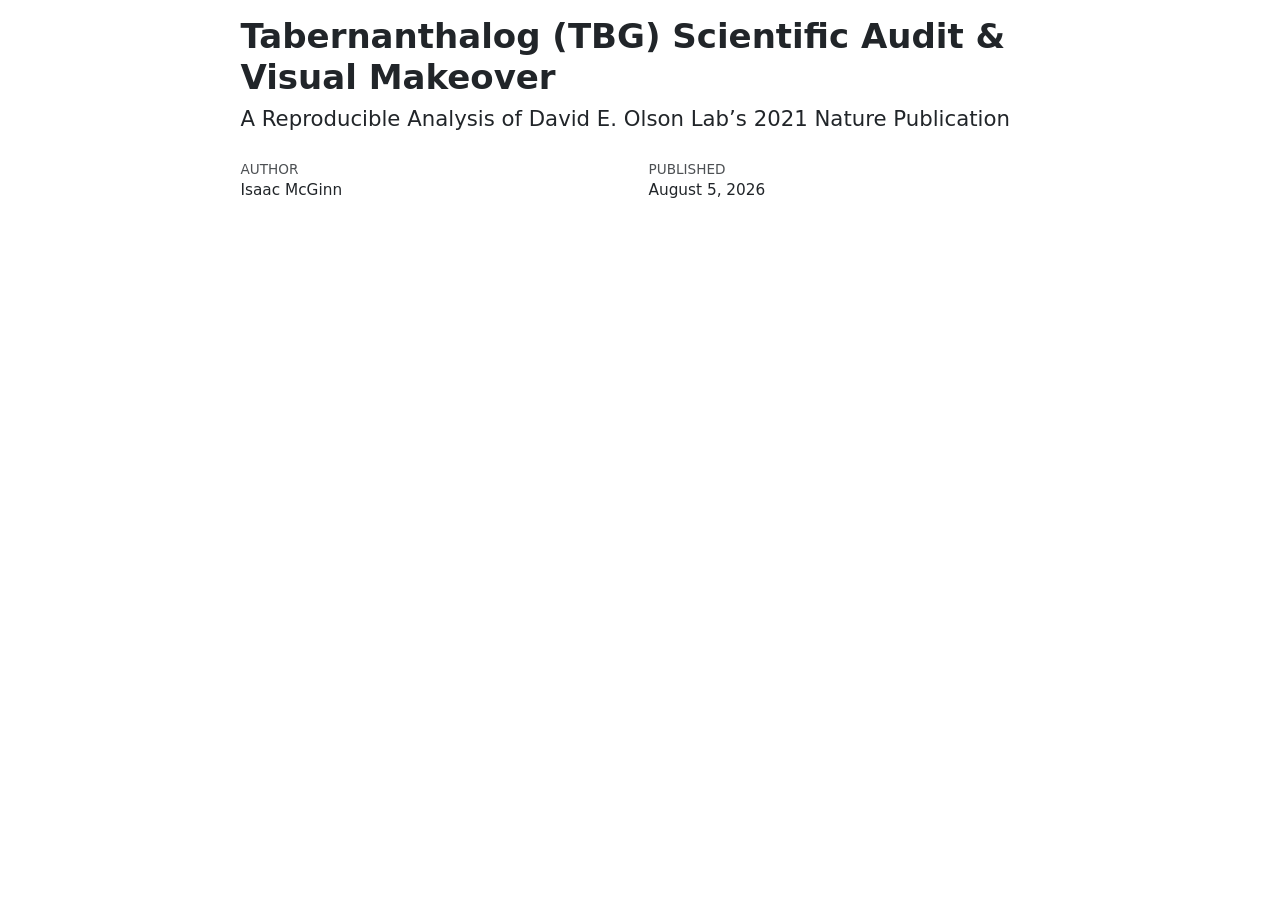
==== report/Project_Report.html @ acfe844e "Initialize project repository and add raw data Add project folders, .gitignore,  Quarto baseline rep" ====
<!DOCTYPE html>
<html xmlns="http://www.w3.org/1999/xhtml" lang="en" xml:lang="en"><head>

<meta charset="utf-8">
<meta name="generator" content="quarto-1.9.38">

<meta name="viewport" content="width=device-width, initial-scale=1.0, user-scalable=yes">

<meta name="author" content="Isaac McGinn">
<meta name="dcterms.date" content="2026-08-05">

<title>project_report</title>
<style>
/* Default styles provided by pandoc.
** See https://pandoc.org/MANUAL.html#variables-for-html for config info.
*/
code{white-space: pre-wrap;}
span.smallcaps{font-variant: small-caps;}
div.columns{display: flex; gap: min(4vw, 1.5em);}
div.column{flex: auto; overflow-x: auto;}
div.hanging-indent{margin-left: 1.5em; text-indent: -1.5em;}
ul.task-list{list-style: none;}
ul.task-list li input[type="checkbox"] {
  width: 0.8em;
  margin: 0 0.8em 0.2em -1em; /* quarto-specific, see https://github.com/quarto-dev/quarto-cli/issues/4556 */ 
  vertical-align: middle;
}
</style>


<script src="Project_Report_files/libs/clipboard/clipboard.min.js"></script>
<script src="Project_Report_files/libs/quarto-html/quarto.js" type="module"></script>
<script src="Project_Report_files/libs/quarto-html/tabsets/tabsets.js" type="module"></script>
<script src="Project_Report_files/libs/quarto-html/popper.min.js"></script>
<script src="Project_Report_files/libs/quarto-html/tippy.umd.min.js"></script>
<script src="Project_Report_files/libs/quarto-html/anchor.min.js"></script>
<link href="Project_Report_files/libs/quarto-html/tippy.css" rel="stylesheet">
<link href="Project_Report_files/libs/quarto-html/quarto-syntax-highlighting-15634bcf2e68342d4ad2dfa704d543f6.css" rel="stylesheet" id="quarto-text-highlighting-styles">
<script src="Project_Report_files/libs/bootstrap/bootstrap.min.js"></script>
<link href="Project_Report_files/libs/bootstrap/bootstrap-icons.css" rel="stylesheet">
<link href="Project_Report_files/libs/bootstrap/bootstrap-efbb37e9afcc02144ebbc7afd12a776f.min.css" rel="stylesheet" append-hash="true" id="quarto-bootstrap" data-mode="light">


</head>

<body class="fullcontent quarto-light">

<div id="quarto-content" class="page-columns page-rows-contents page-layout-article">

<main class="content" id="quarto-document-content">

<header id="title-block-header" class="quarto-title-block default">
<div class="quarto-title">
<h1 class="title">Tabernanthalog (TBG) Scientific Audit &amp; Visual Makeover</h1>
<p class="subtitle lead">A Reproducible Analysis of David E. Olson Lab’s 2021 Nature Publication</p>
</div>



<div class="quarto-title-meta">

    <div>
    <div class="quarto-title-meta-heading">Author</div>
    <div class="quarto-title-meta-contents">
             <p>Isaac McGinn </p>
          </div>
  </div>
    
    <div>
    <div class="quarto-title-meta-heading">Published</div>
    <div class="quarto-title-meta-contents">
      <p class="date">August 5, 2026</p>
    </div>
  </div>
  
    
  </div>
  


</header>




</main>
<!-- /main column -->
<script id="quarto-html-after-body" type="application/javascript">
  window.document.addEventListener("DOMContentLoaded", function (event) {
    const icon = "";
    const anchorJS = new window.AnchorJS();
    anchorJS.options = {
      placement: 'right',
      icon: icon
    };
    anchorJS.add('.anchored');
    const isCodeAnnotation = (el) => {
      for (const clz of el.classList) {
        if (clz.startsWith('code-annotation-')) {                     
          return true;
        }
      }
      return false;
    }
    const onCopySuccess = function(e) {
      // button target
      const button = e.trigger;
      // don't keep focus
      button.blur();
      // flash "checked"
      button.classList.add('code-copy-button-checked');
      var currentTitle = button.getAttribute("title");
      button.setAttribute("title", "Copied!");
      let tooltip;
      if (window.bootstrap) {
        button.setAttribute("data-bs-toggle", "tooltip");
        button.setAttribute("data-bs-placement", "left");
        button.setAttribute("data-bs-title", "Copied!");
        tooltip = new bootstrap.Tooltip(button, 
          { trigger: "manual", 
            customClass: "code-copy-button-tooltip",
            offset: [0, -8]});
        tooltip.show();    
      }
      setTimeout(function() {
        if (tooltip) {
          tooltip.hide();
          button.removeAttribute("data-bs-title");
          button.removeAttribute("data-bs-toggle");
          button.removeAttribute("data-bs-placement");
        }
        button.setAttribute("title", currentTitle);
        button.classList.remove('code-copy-button-checked');
      }, 1000);
      // clear code selection
      e.clearSelection();
    }
    const getTextToCopy = function(trigger) {
      const outerScaffold = trigger.parentElement.cloneNode(true);
      const codeEl = outerScaffold.querySelector('code');
      for (const childEl of codeEl.children) {
        if (isCodeAnnotation(childEl)) {
          childEl.remove();
        }
      }
      return codeEl.innerText;
    }
    const clipboard = new window.ClipboardJS('.code-copy-button:not([data-in-quarto-modal])', {
      text: getTextToCopy
    });
    clipboard.on('success', onCopySuccess);
    if (window.document.getElementById('quarto-embedded-source-code-modal')) {
      const clipboardModal = new window.ClipboardJS('.code-copy-button[data-in-quarto-modal]', {
        text: getTextToCopy,
        container: window.document.getElementById('quarto-embedded-source-code-modal')
      });
      clipboardModal.on('success', onCopySuccess);
    }
      var localhostRegex = new RegExp(/^(?:http|https):\/\/localhost\:?[0-9]*\//);
      var mailtoRegex = new RegExp(/^mailto:/);
        var filterRegex = new RegExp('/' + window.location.host + '/');
      var isInternal = (href) => {
          return filterRegex.test(href) || localhostRegex.test(href) || mailtoRegex.test(href);
      }
      // Inspect non-navigation links and adorn them if external
     var links = window.document.querySelectorAll('a[href]:not(.nav-link):not(.navbar-brand):not(.toc-action):not(.sidebar-link):not(.sidebar-item-toggle):not(.pagination-link):not(.no-external):not([aria-hidden]):not(.dropdown-item):not(.quarto-navigation-tool):not(.about-link)');
      for (var i=0; i<links.length; i++) {
        const link = links[i];
        if (!isInternal(link.href)) {
          // undo the damage that might have been done by quarto-nav.js in the case of
          // links that we want to consider external
          if (link.dataset.originalHref !== undefined) {
            link.href = link.dataset.originalHref;
          }
        }
      }
    function tippyHover(el, contentFn, onTriggerFn, onUntriggerFn) {
      const config = {
        allowHTML: true,
        maxWidth: 500,
        delay: 100,
        arrow: false,
        appendTo: function(el) {
            return el.parentElement;
        },
        interactive: true,
        interactiveBorder: 10,
        theme: 'quarto',
        placement: 'bottom-start',
      };
      if (contentFn) {
        config.content = contentFn;
      }
      if (onTriggerFn) {
        config.onTrigger = onTriggerFn;
      }
      if (onUntriggerFn) {
        config.onUntrigger = onUntriggerFn;
      }
      window.tippy(el, config); 
    }
    const noterefs = window.document.querySelectorAll('a[role="doc-noteref"]');
    for (var i=0; i<noterefs.length; i++) {
      const ref = noterefs[i];
      tippyHover(ref, function() {
        // use id or data attribute instead here
        let href = ref.getAttribute('data-footnote-href') || ref.getAttribute('href');
        try { href = new URL(href).hash; } catch {}
        const id = href.replace(/^#\/?/, "");
        const note = window.document.getElementById(id);
        if (note) {
          return note.innerHTML;
        } else {
          return "";
        }
      });
    }
    const xrefs = window.document.querySelectorAll('a.quarto-xref');
    const processXRef = (id, note) => {
      // Strip column container classes
      const stripColumnClz = (el) => {
        el.classList.remove("page-full", "page-columns");
        if (el.children) {
          for (const child of el.children) {
            stripColumnClz(child);
          }
        }
      }
      stripColumnClz(note)
      if (id === null || id.startsWith('sec-')) {
        // Special case sections, only their first couple elements
        const container = document.createElement("div");
        if (note.children && note.children.length > 2) {
          container.appendChild(note.children[0].cloneNode(true));
          for (let i = 1; i < note.children.length; i++) {
            const child = note.children[i];
            if (child.tagName === "P" && child.innerText === "") {
              continue;
            } else {
              container.appendChild(child.cloneNode(true));
              break;
            }
          }
          if (window.Quarto?.typesetMath) {
            window.Quarto.typesetMath(container);
          }
          return container.innerHTML
        } else {
          if (window.Quarto?.typesetMath) {
            window.Quarto.typesetMath(note);
          }
          return note.innerHTML;
        }
      } else {
        // Remove any anchor links if they are present
        const anchorLink = note.querySelector('a.anchorjs-link');
        if (anchorLink) {
          anchorLink.remove();
        }
        if (window.Quarto?.typesetMath) {
          window.Quarto.typesetMath(note);
        }
        if (note.classList.contains("callout")) {
          return note.outerHTML;
        } else {
          return note.innerHTML;
        }
      }
    }
    for (var i=0; i<xrefs.length; i++) {
      const xref = xrefs[i];
      tippyHover(xref, undefined, function(instance) {
        instance.disable();
        let url = xref.getAttribute('href');
        let hash = undefined; 
        if (url.startsWith('#')) {
          hash = url;
        } else {
          try { hash = new URL(url).hash; } catch {}
        }
        if (hash) {
          const id = hash.replace(/^#\/?/, "");
          const note = window.document.getElementById(id);
          if (note !== null) {
            try {
              const html = processXRef(id, note.cloneNode(true));
              instance.setContent(html);
            } finally {
              instance.enable();
              instance.show();
            }
          } else {
            // See if we can fetch this
            fetch(url.split('#')[0])
            .then(res => res.text())
            .then(html => {
              const parser = new DOMParser();
              const htmlDoc = parser.parseFromString(html, "text/html");
              const note = htmlDoc.getElementById(id);
              if (note !== null) {
                const html = processXRef(id, note);
                instance.setContent(html);
              } 
            }).finally(() => {
              instance.enable();
              instance.show();
            });
          }
        } else {
          // See if we can fetch a full url (with no hash to target)
          // This is a special case and we should probably do some content thinning / targeting
          fetch(url)
          .then(res => res.text())
          .then(html => {
            const parser = new DOMParser();
            const htmlDoc = parser.parseFromString(html, "text/html");
            const note = htmlDoc.querySelector('main.content');
            if (note !== null) {
              // This should only happen for chapter cross references
              // (since there is no id in the URL)
              // remove the first header
              if (note.children.length > 0 && note.children[0].tagName === "HEADER") {
                note.children[0].remove();
              }
              const html = processXRef(null, note);
              instance.setContent(html);
            } 
          }).finally(() => {
            instance.enable();
            instance.show();
          });
        }
      }, function(instance) {
      });
    }
        let selectedAnnoteEl;
        const selectorForAnnotation = ( cell, annotation) => {
          let cellAttr = 'data-code-cell="' + cell + '"';
          let lineAttr = 'data-code-annotation="' +  annotation + '"';
          const selector = 'span[' + cellAttr + '][' + lineAttr + ']';
          return selector;
        }
        const selectCodeLines = (annoteEl) => {
          const doc = window.document;
          const targetCell = annoteEl.getAttribute("data-target-cell");
          const targetAnnotation = annoteEl.getAttribute("data-target-annotation");
          const annoteSpan = window.document.querySelector(selectorForAnnotation(targetCell, targetAnnotation));
          const lines = annoteSpan.getAttribute("data-code-lines").split(",");
          const lineIds = lines.map((line) => {
            return targetCell + "-" + line;
          })
          let top = null;
          let height = null;
          let parent = null;
          if (lineIds.length > 0) {
              //compute the position of the single el (top and bottom and make a div)
              const el = window.document.getElementById(lineIds[0]);
              top = el.offsetTop;
              height = el.offsetHeight;
              parent = el.parentElement.parentElement;
            if (lineIds.length > 1) {
              const lastEl = window.document.getElementById(lineIds[lineIds.length - 1]);
              const bottom = lastEl.offsetTop + lastEl.offsetHeight;
              height = bottom - top;
            }
            if (top !== null && height !== null && parent !== null) {
              // cook up a div (if necessary) and position it 
              let div = window.document.getElementById("code-annotation-line-highlight");
              if (div === null) {
                div = window.document.createElement("div");
                div.setAttribute("id", "code-annotation-line-highlight");
                div.style.position = 'absolute';
                parent.appendChild(div);
              }
              div.style.top = top - 2 + "px";
              div.style.height = height + 4 + "px";
              div.style.left = 0;
              let gutterDiv = window.document.getElementById("code-annotation-line-highlight-gutter");
              if (gutterDiv === null) {
                gutterDiv = window.document.createElement("div");
                gutterDiv.setAttribute("id", "code-annotation-line-highlight-gutter");
                gutterDiv.style.position = 'absolute';
                const codeCell = window.document.getElementById(targetCell);
                const gutter = codeCell.querySelector('.code-annotation-gutter');
                gutter.appendChild(gutterDiv);
              }
              gutterDiv.style.top = top - 2 + "px";
              gutterDiv.style.height = height + 4 + "px";
            }
            selectedAnnoteEl = annoteEl;
          }
        };
        const unselectCodeLines = () => {
          const elementsIds = ["code-annotation-line-highlight", "code-annotation-line-highlight-gutter"];
          elementsIds.forEach((elId) => {
            const div = window.document.getElementById(elId);
            if (div) {
              div.remove();
            }
          });
          selectedAnnoteEl = undefined;
        };
          // Handle positioning of the toggle
      window.addEventListener(
        "resize",
        throttle(() => {
          elRect = undefined;
          if (selectedAnnoteEl) {
            selectCodeLines(selectedAnnoteEl);
          }
        }, 10)
      );
      function throttle(fn, ms) {
      let throttle = false;
      let timer;
        return (...args) => {
          if(!throttle) { // first call gets through
              fn.apply(this, args);
              throttle = true;
          } else { // all the others get throttled
              if(timer) clearTimeout(timer); // cancel #2
              timer = setTimeout(() => {
                fn.apply(this, args);
                timer = throttle = false;
              }, ms);
          }
        };
      }
        // Attach click handler to the DT
        const annoteDls = window.document.querySelectorAll('dt[data-target-cell]');
        for (const annoteDlNode of annoteDls) {
          annoteDlNode.addEventListener('click', (event) => {
            const clickedEl = event.target;
            if (clickedEl !== selectedAnnoteEl) {
              unselectCodeLines();
              const activeEl = window.document.querySelector('dt[data-target-cell].code-annotation-active');
              if (activeEl) {
                activeEl.classList.remove('code-annotation-active');
              }
              selectCodeLines(clickedEl);
              clickedEl.classList.add('code-annotation-active');
            } else {
              // Unselect the line
              unselectCodeLines();
              clickedEl.classList.remove('code-annotation-active');
            }
          });
        }
    const findCites = (el) => {
      const parentEl = el.parentElement;
      if (parentEl) {
        const cites = parentEl.dataset.cites;
        if (cites) {
          return {
            el,
            cites: cites.split(' ')
          };
        } else {
          return findCites(el.parentElement)
        }
      } else {
        return undefined;
      }
    };
    var bibliorefs = window.document.querySelectorAll('a[role="doc-biblioref"]');
    for (var i=0; i<bibliorefs.length; i++) {
      const ref = bibliorefs[i];
      const citeInfo = findCites(ref);
      if (citeInfo) {
        tippyHover(citeInfo.el, function() {
          var popup = window.document.createElement('div');
          citeInfo.cites.forEach(function(cite) {
            var citeDiv = window.document.createElement('div');
            citeDiv.classList.add('hanging-indent');
            citeDiv.classList.add('csl-entry');
            var biblioDiv = window.document.getElementById('ref-' + cite);
            if (biblioDiv) {
              citeDiv.innerHTML = biblioDiv.innerHTML;
            }
            popup.appendChild(citeDiv);
          });
          return popup.innerHTML;
        });
      }
    }
  });
  </script>
</div> <!-- /content -->




</body></html>
---- report/Project_Report_files/libs/quarto-html/tippy.css ----
.tippy-box[data-animation=fade][data-state=hidden]{opacity:0}[data-tippy-root]{max-width:calc(100vw - 10px)}.tippy-box{position:relative;background-color:#333;color:#fff;border-radius:4px;font-size:14px;line-height:1.4;white-space:normal;outline:0;transition-property:transform,visibility,opacity}.tippy-box[data-placement^=top]>.tippy-arrow{bottom:0}.tippy-box[data-placement^=top]>.tippy-arrow:before{bottom:-7px;left:0;border-width:8px 8px 0;border-top-color:initial;transform-origin:center top}.tippy-box[data-placement^=bottom]>.tippy-arrow{top:0}.tippy-box[data-placement^=bottom]>.tippy-arrow:before{top:-7px;left:0;border-width:0 8px 8px;border-bottom-color:initial;transform-origin:center bottom}.tippy-box[data-placement^=left]>.tippy-arrow{right:0}.tippy-box[data-placement^=left]>.tippy-arrow:before{border-width:8px 0 8px 8px;border-left-color:initial;right:-7px;transform-origin:center left}.tippy-box[data-placement^=right]>.tippy-arrow{left:0}.tippy-box[data-placement^=right]>.tippy-arrow:before{left:-7px;border-width:8px 8px 8px 0;border-right-color:initial;transform-origin:center right}.tippy-box[data-inertia][data-state=visible]{transition-timing-function:cubic-bezier(.54,1.5,.38,1.11)}.tippy-arrow{width:16px;height:16px;color:#333}.tippy-arrow:before{content:"";position:absolute;border-color:transparent;border-style:solid}.tippy-content{position:relative;padding:5px 9px;z-index:1}
---- report/Project_Report_files/libs/quarto-html/quarto-syntax-highlighting-15634bcf2e68342d4ad2dfa704d543f6.css ----
/* quarto syntax highlight colors */
:root {
  --quarto-hl-ot-color: #003B4F;
  --quarto-hl-at-color: #657422;
  --quarto-hl-ss-color: #20794D;
  --quarto-hl-an-color: #5E5E5E;
  --quarto-hl-fu-color: #4758AB;
  --quarto-hl-st-color: #20794D;
  --quarto-hl-cf-color: #003B4F;
  --quarto-hl-op-color: #5E5E5E;
  --quarto-hl-er-color: #AD0000;
  --quarto-hl-bn-color: #AD0000;
  --quarto-hl-al-color: #AD0000;
  --quarto-hl-va-color: #111111;
  --quarto-hl-bu-color: inherit;
  --quarto-hl-ex-color: inherit;
  --quarto-hl-pp-color: #AD0000;
  --quarto-hl-in-color: #5E5E5E;
  --quarto-hl-vs-color: #20794D;
  --quarto-hl-wa-color: #5E5E5E;
  --quarto-hl-do-color: #5E5E5E;
  --quarto-hl-im-color: #00769E;
  --quarto-hl-ch-color: #20794D;
  --quarto-hl-dt-color: #AD0000;
  --quarto-hl-fl-color: #AD0000;
  --quarto-hl-co-color: #5E5E5E;
  --quarto-hl-cv-color: #5E5E5E;
  --quarto-hl-cn-color: #8f5902;
  --quarto-hl-sc-color: #5E5E5E;
  --quarto-hl-dv-color: #AD0000;
  --quarto-hl-kw-color: #003B4F;
}

/* other quarto variables */
:root {
  --quarto-font-monospace: SFMono-Regular, Menlo, Monaco, Consolas, "Liberation Mono", "Courier New", monospace;
}

/* syntax highlight based on Pandoc's rules */
pre > code.sourceCode > span {
  color: #003B4F;
}

code.sourceCode > span {
  color: #003B4F;
}

div.sourceCode,
div.sourceCode pre.sourceCode {
  color: #003B4F;
}

/* Normal */
code span {
  color: #003B4F;
}

/* Alert */
code span.al {
  color: #AD0000;
  font-style: inherit;
}

/* Annotation */
code span.an {
  color: #5E5E5E;
  font-style: inherit;
}

/* Attribute */
code span.at {
  color: #657422;
  font-style: inherit;
}

/* BaseN */
code span.bn {
  color: #AD0000;
  font-style: inherit;
}

/* BuiltIn */
code span.bu {
  font-style: inherit;
}

/* ControlFlow */
code span.cf {
  color: #003B4F;
  font-weight: bold;
  font-style: inherit;
}

/* Char */
code span.ch {
  color: #20794D;
  font-style: inherit;
}

/* Constant */
code span.cn {
  color: #8f5902;
  font-style: inherit;
}

/* Comment */
code span.co {
  color: #5E5E5E;
  font-style: inherit;
}

/* CommentVar */
code span.cv {
  color: #5E5E5E;
  font-style: italic;
}

/* Documentation */
code span.do {
  color: #5E5E5E;
  font-style: italic;
}

/* DataType */
code span.dt {
  color: #AD0000;
  font-style: inherit;
}

/* DecVal */
code span.dv {
  color: #AD0000;
  font-style: inherit;
}

/* Error */
code span.er {
  color: #AD0000;
  font-style: inherit;
}

/* Extension */
code span.ex {
  font-style: inherit;
}

/* Float */
code span.fl {
  color: #AD0000;
  font-style: inherit;
}

/* Function */
code span.fu {
  color: #4758AB;
  font-style: inherit;
}

/* Import */
code span.im {
  color: #00769E;
  font-style: inherit;
}

/* Information */
code span.in {
  color: #5E5E5E;
  font-style: inherit;
}

/* Keyword */
code span.kw {
  color: #003B4F;
  font-weight: bold;
  font-style: inherit;
}

/* Operator */
code span.op {
  color: #5E5E5E;
  font-style: inherit;
}

/* Other */
code span.ot {
  color: #003B4F;
  font-style: inherit;
}

/* Preprocessor */
code span.pp {
  color: #AD0000;
  font-style: inherit;
}

/* SpecialChar */
code span.sc {
  color: #5E5E5E;
  font-style: inherit;
}

/* SpecialString */
code span.ss {
  color: #20794D;
  font-style: inherit;
}

/* String */
code span.st {
  color: #20794D;
  font-style: inherit;
}

/* Variable */
code span.va {
  color: #111111;
  font-style: inherit;
}

/* VerbatimString */
code span.vs {
  color: #20794D;
  font-style: inherit;
}

/* Warning */
code span.wa {
  color: #5E5E5E;
  font-style: italic;
}

.prevent-inlining {
  content: "</";
}

/*# sourceMappingURL=f23921c56f73e400b49028c9186a1aa0.css.map */
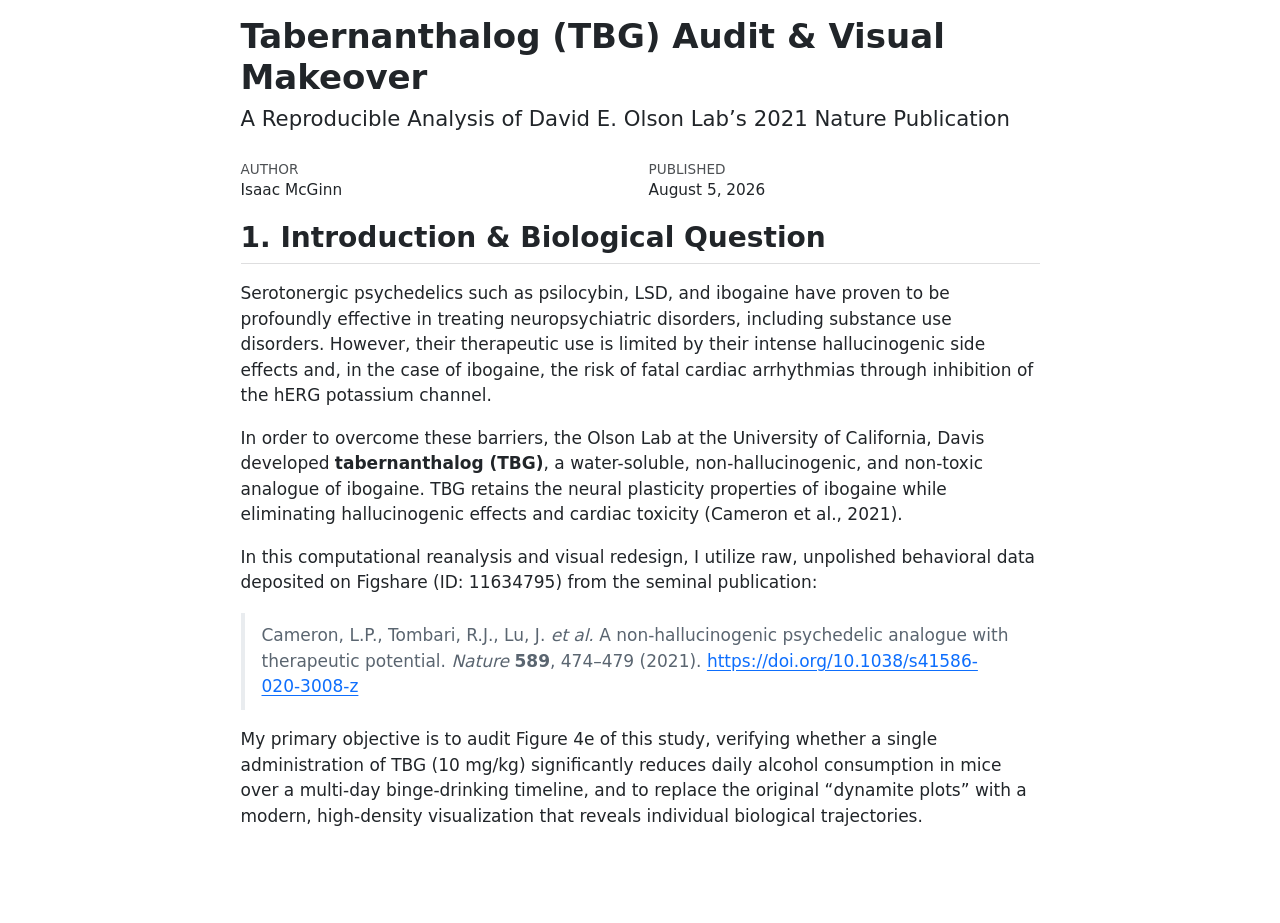
==== commit 18f54253: "Issues with Quarto render due to hardware not resolved  1 - Reconfigured R environment to x86_64 emu" ====
--- a/report/Project_Report.html
+++ b/report/Project_Report.html
@@ -51,7 +51,7 @@
 
 <header id="title-block-header" class="quarto-title-block default">
 <div class="quarto-title">
-<h1 class="title">Tabernanthalog (TBG) Scientific Audit &amp; Visual Makeover</h1>
+<h1 class="title">Tabernanthalog (TBG) Audit &amp; Visual Makeover</h1>
 <p class="subtitle lead">A Reproducible Analysis of David E. Olson Lab’s 2021 Nature Publication</p>
 </div>
 
@@ -81,7 +81,16 @@
 </header>
 
 
-
+<section id="introduction-biological-question" class="level2">
+<h2 class="anchored" data-anchor-id="introduction-biological-question">1. Introduction &amp; Biological Question</h2>
+<p>Serotonergic psychedelics such as psilocybin, LSD, and ibogaine have proven to be profoundly effective in treating neuropsychiatric disorders, including substance use disorders. However, their therapeutic use is limited by their intense hallucinogenic side effects and, in the case of ibogaine, the risk of fatal cardiac arrhythmias through inhibition of the hERG potassium channel.</p>
+<p>In order to overcome these barriers, the Olson Lab at the University of California, Davis developed <strong>tabernanthalog (TBG)</strong>, a water-soluble, non-hallucinogenic, and non-toxic analogue of ibogaine. TBG retains the neural plasticity properties of ibogaine while eliminating hallucinogenic effects and cardiac toxicity (Cameron et al., 2021).</p>
+<p>In this computational reanalysis and visual redesign, I utilize raw, unpolished behavioral data deposited on Figshare (ID: 11634795) from the seminal publication:</p>
+<blockquote class="blockquote">
+<p>Cameron, L.P., Tombari, R.J., Lu, J. <em>et al.</em> A non-hallucinogenic psychedelic analogue with therapeutic potential. <em>Nature</em> <strong>589</strong>, 474–479 (2021). <a href="https://doi.org/10.1038/s4158%206-020-3008-z">https://doi.org/10.1038/s41586-020-3008-z</a></p>
+</blockquote>
+<p>My primary objective is to audit Figure 4e of this study, verifying whether a single administration of TBG (10 mg/kg) significantly reduces daily alcohol consumption in mice over a multi-day binge-drinking timeline, and to replace the original “dynamite plots” with a modern, high-density visualization that reveals individual biological trajectories.</p>
+</section>
 
 </main>
 <!-- /main column -->
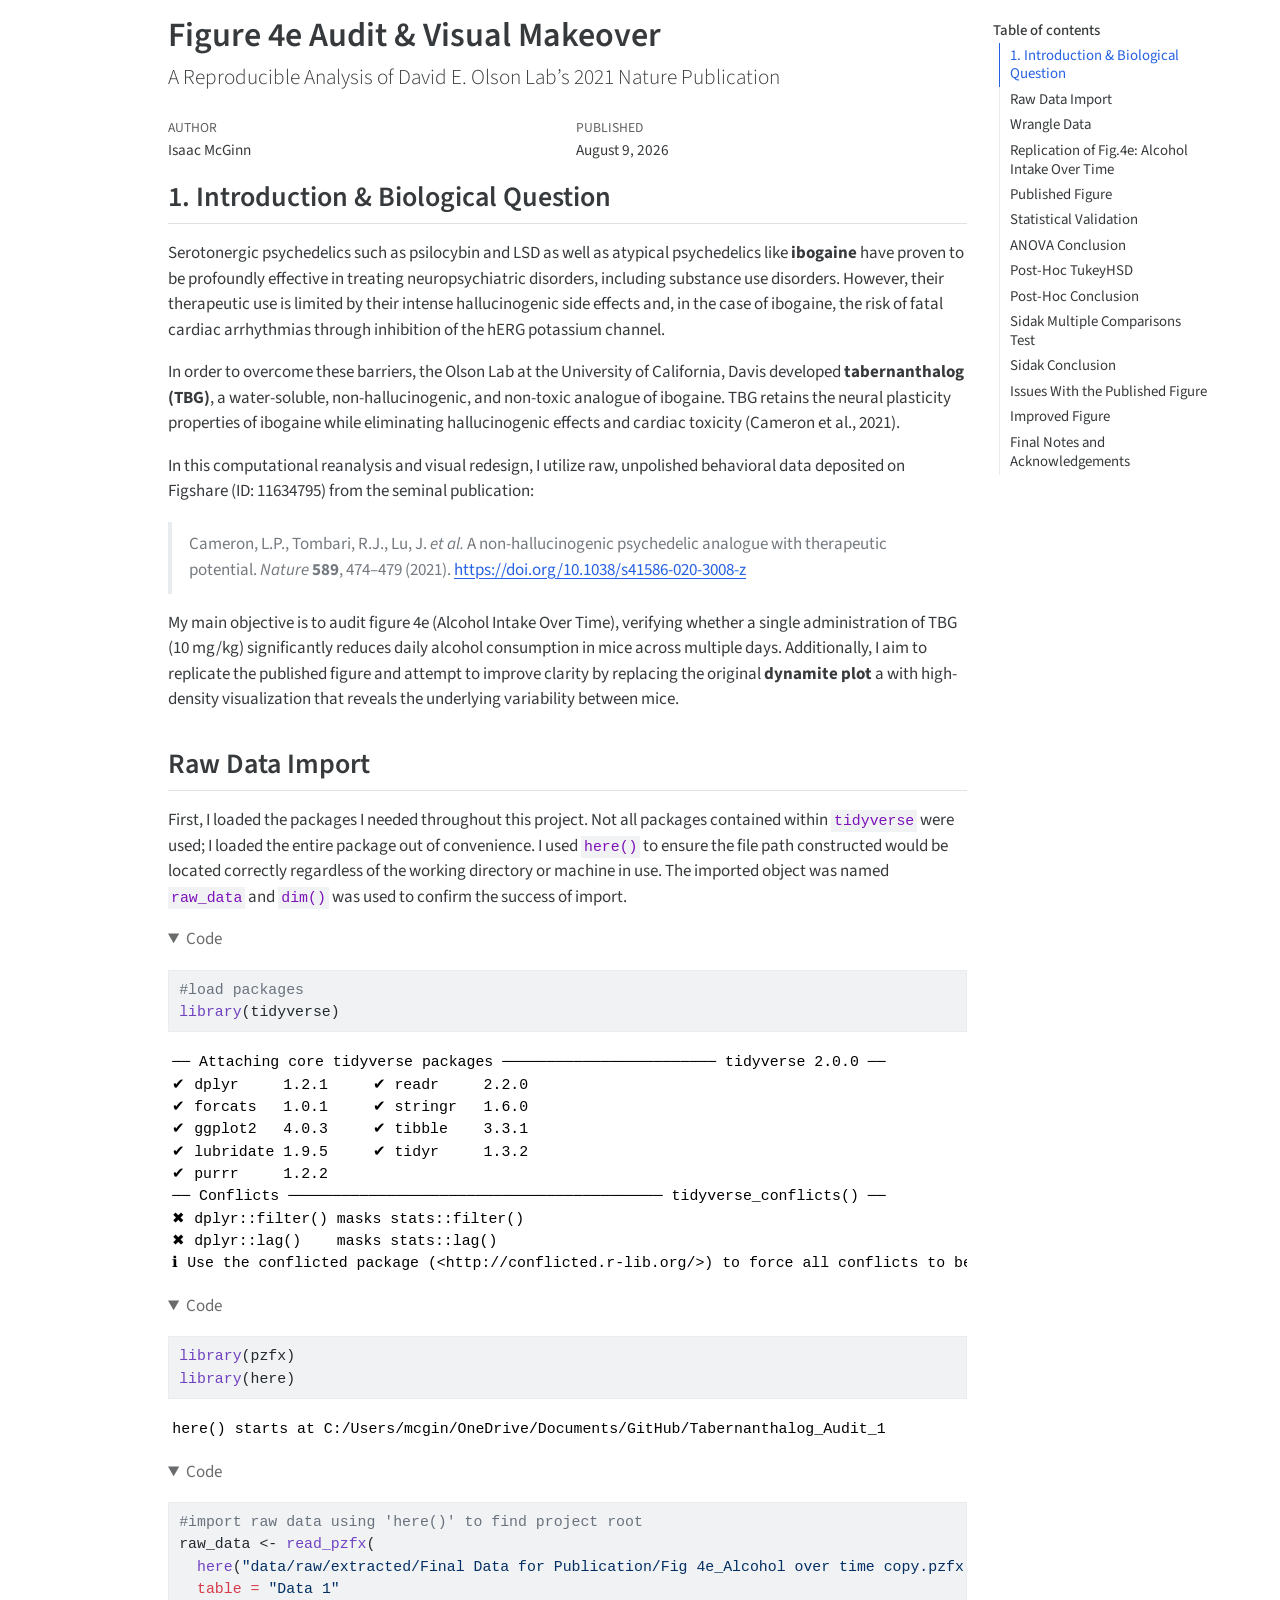
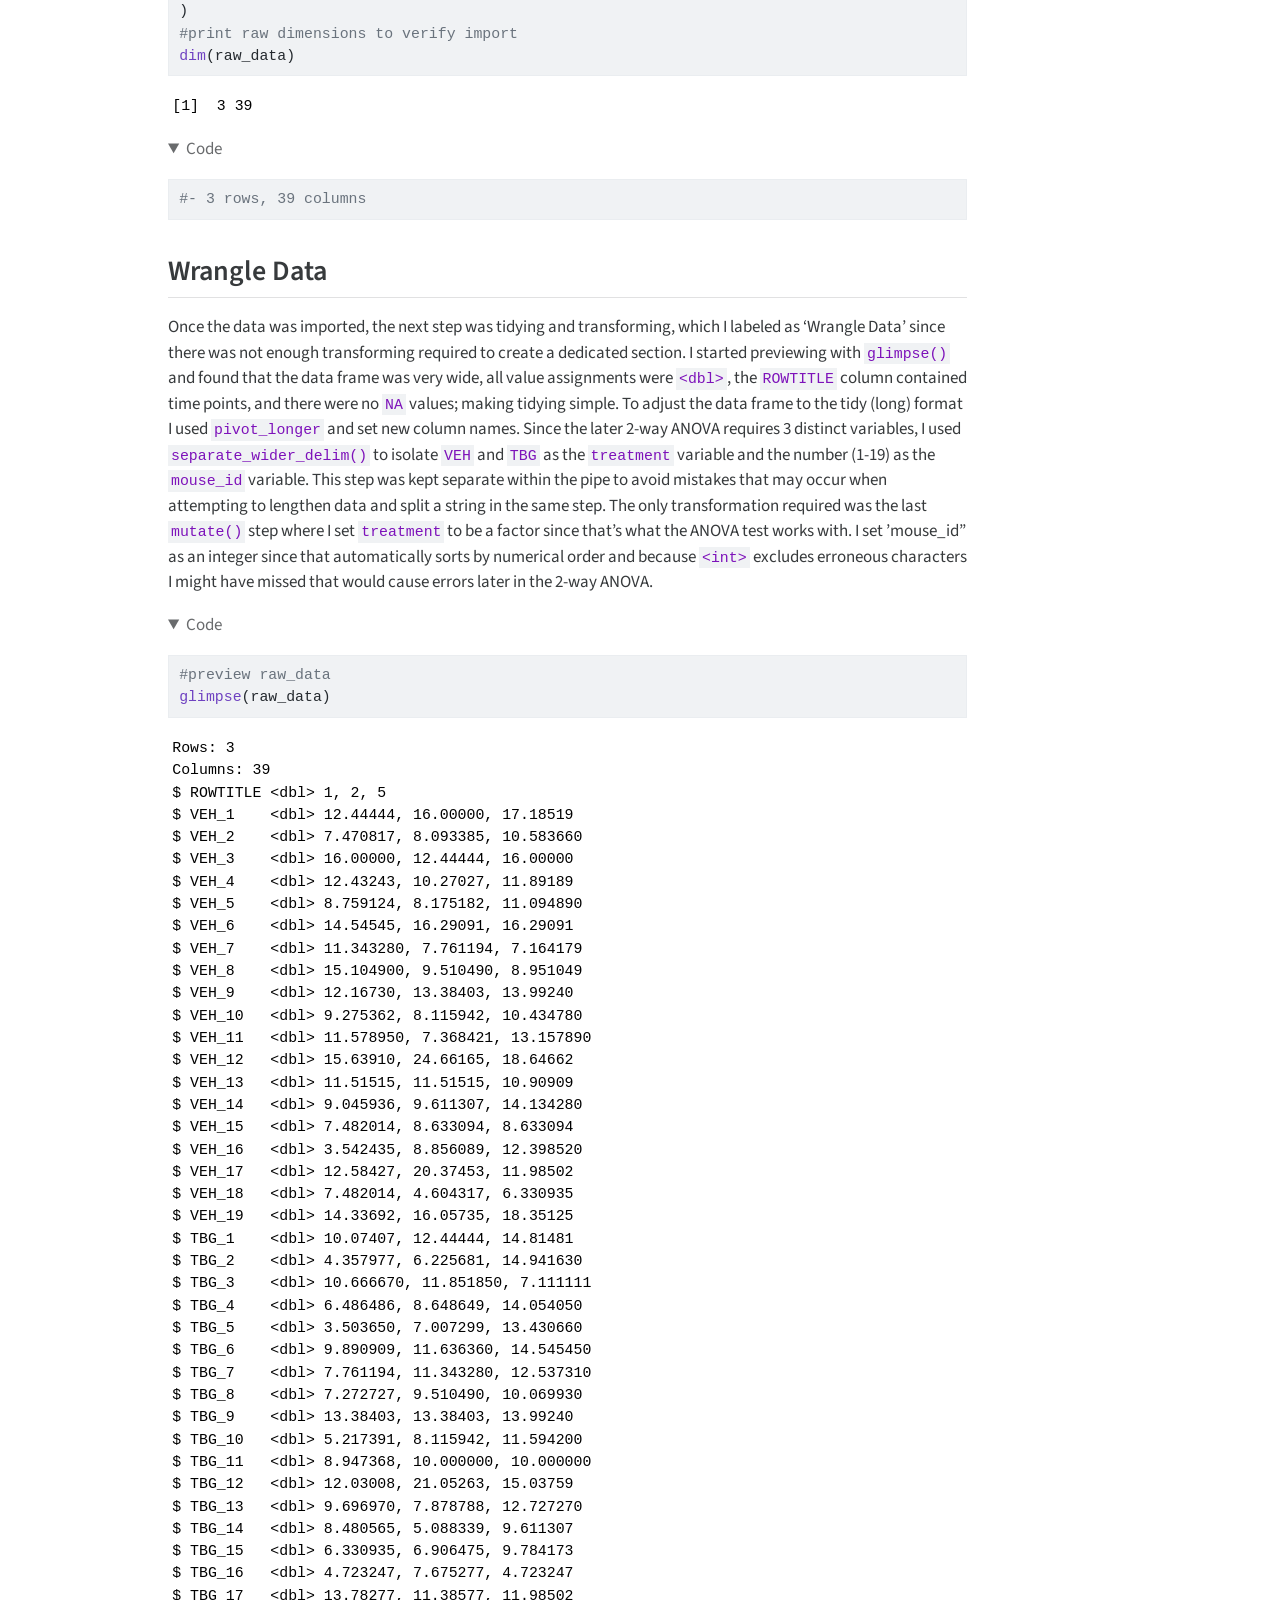
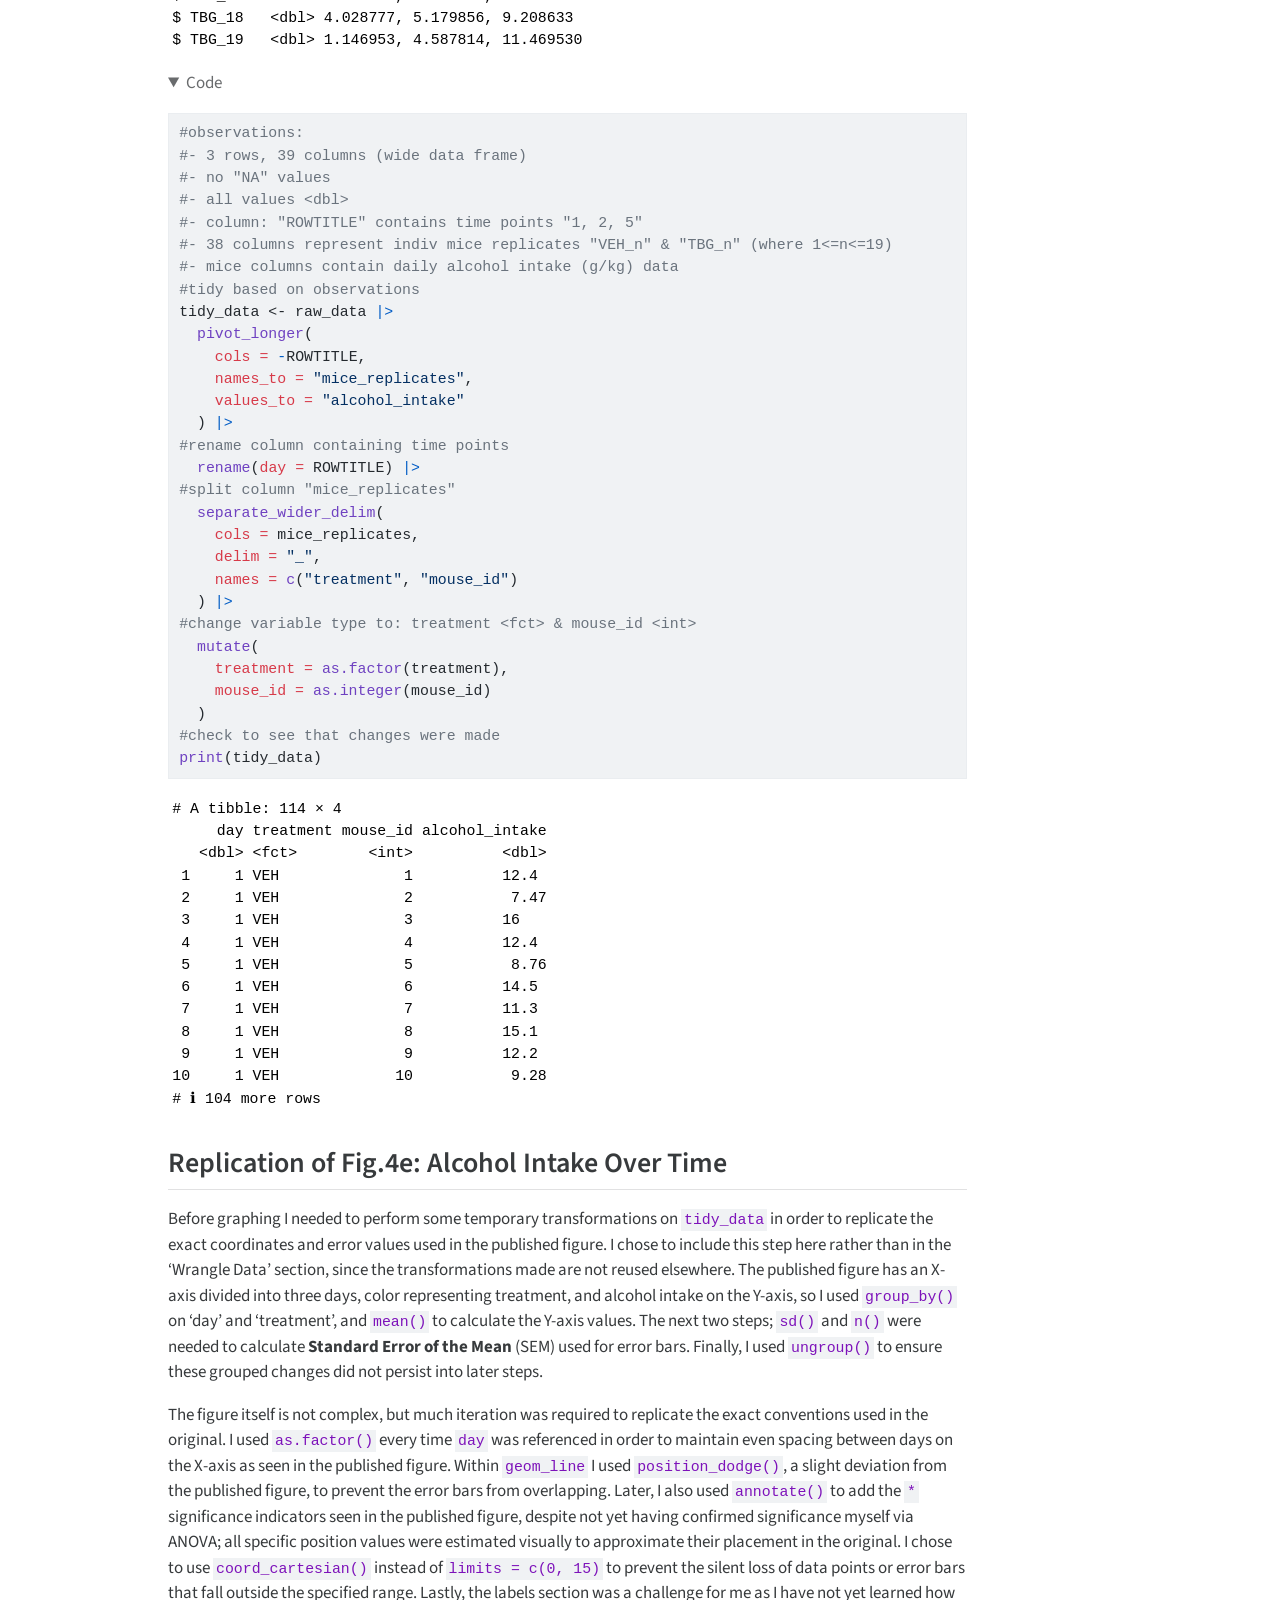
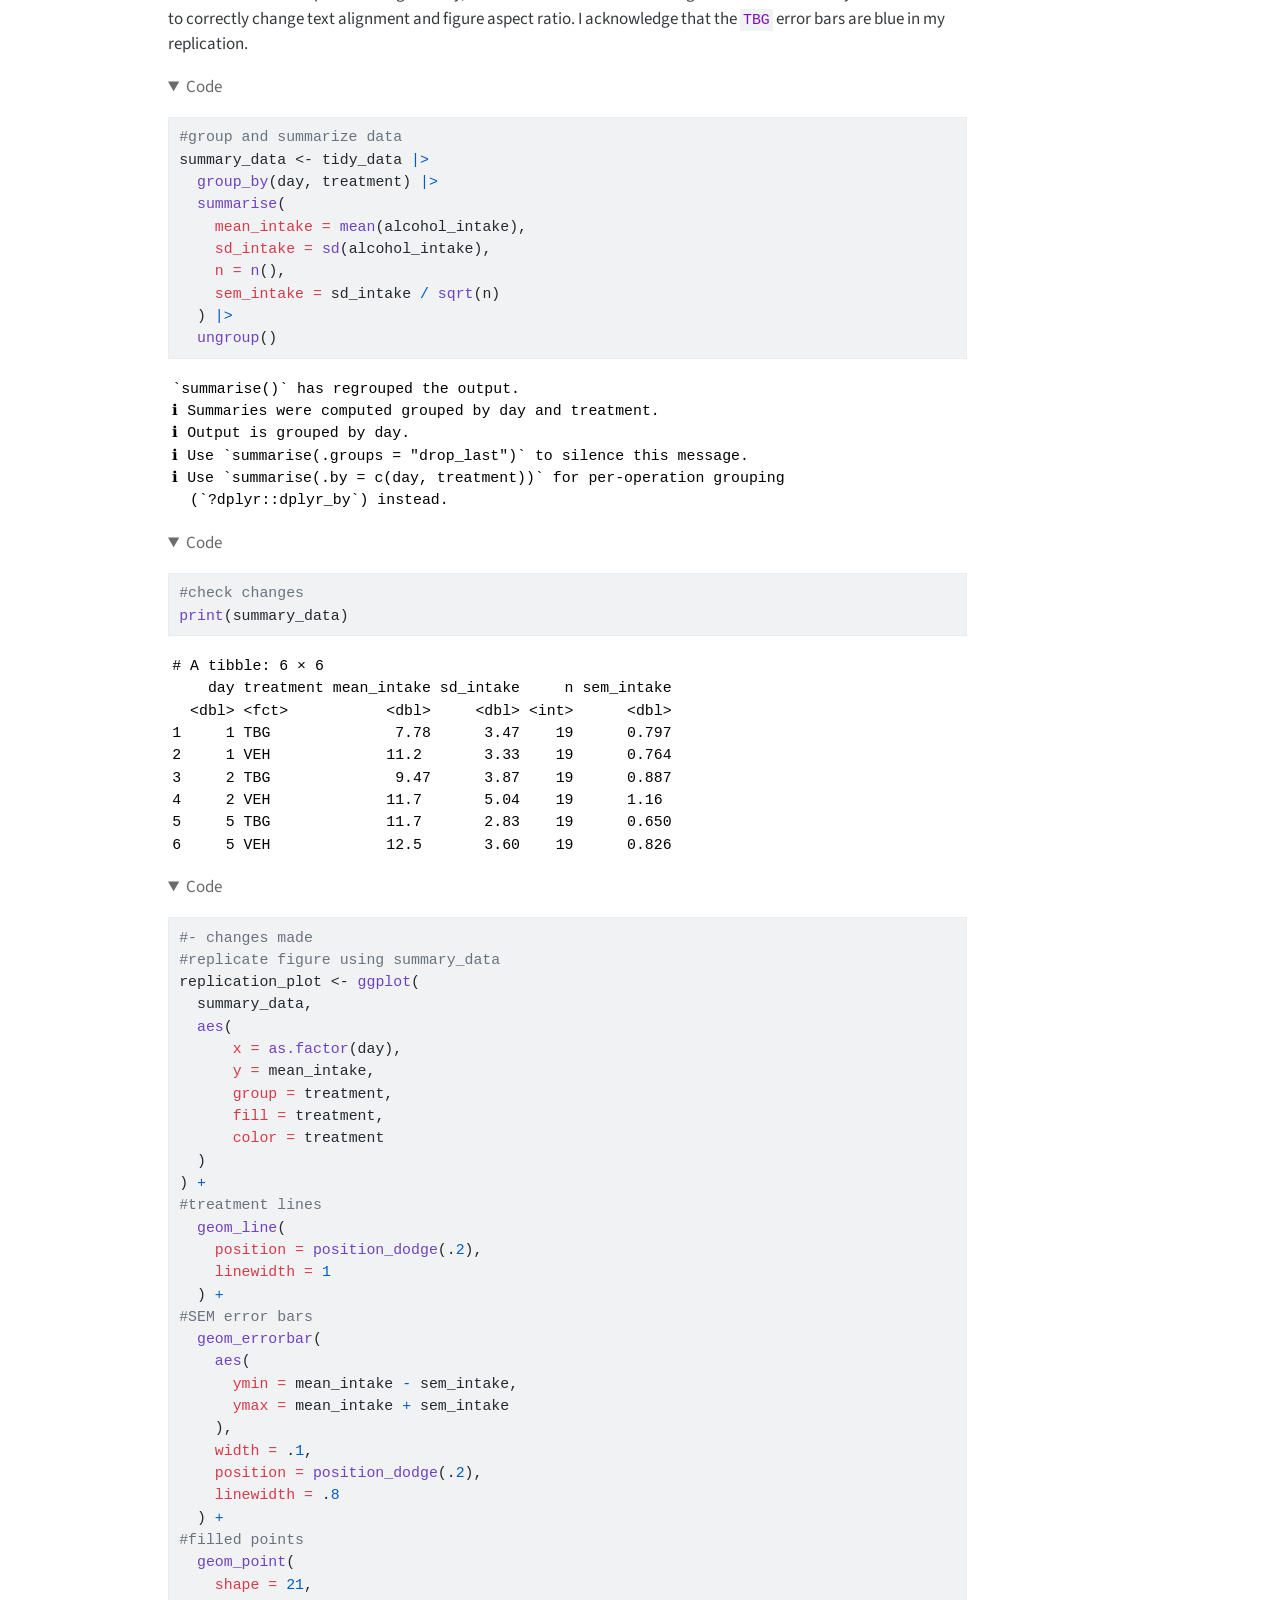
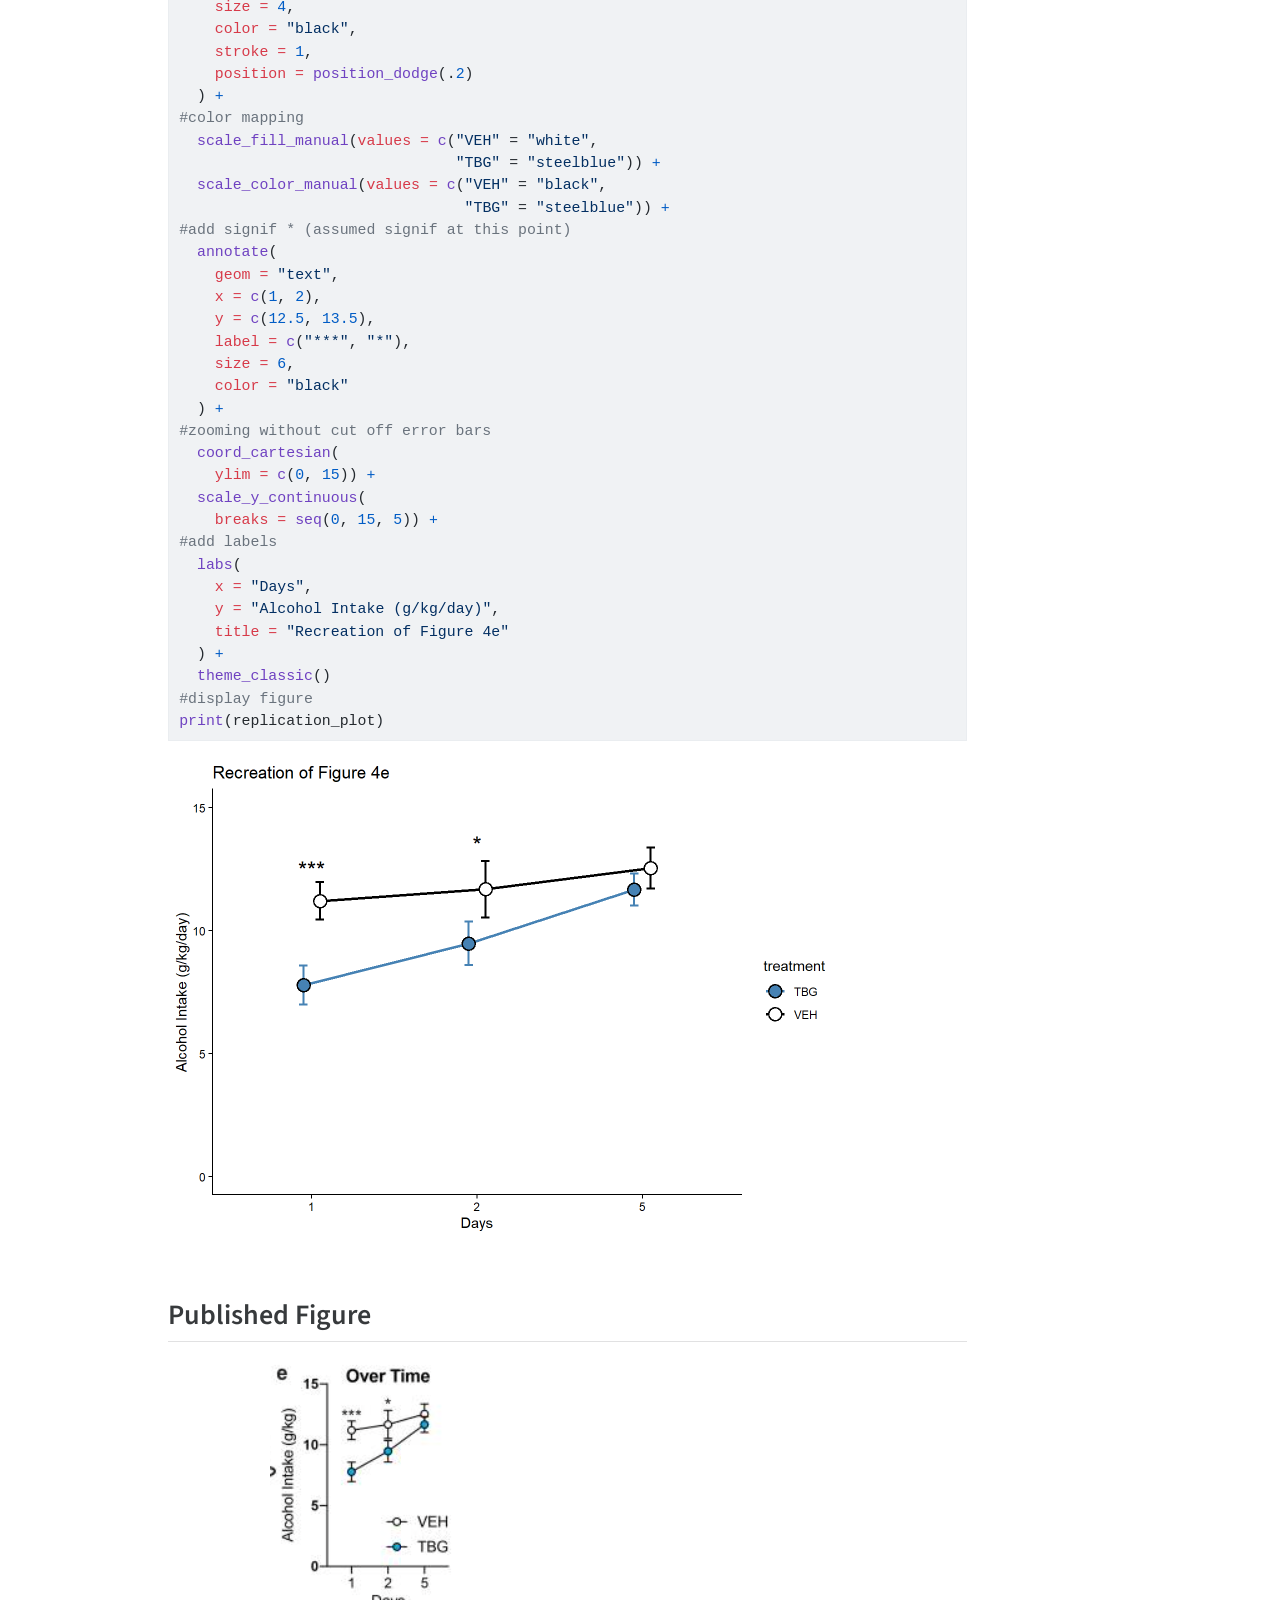
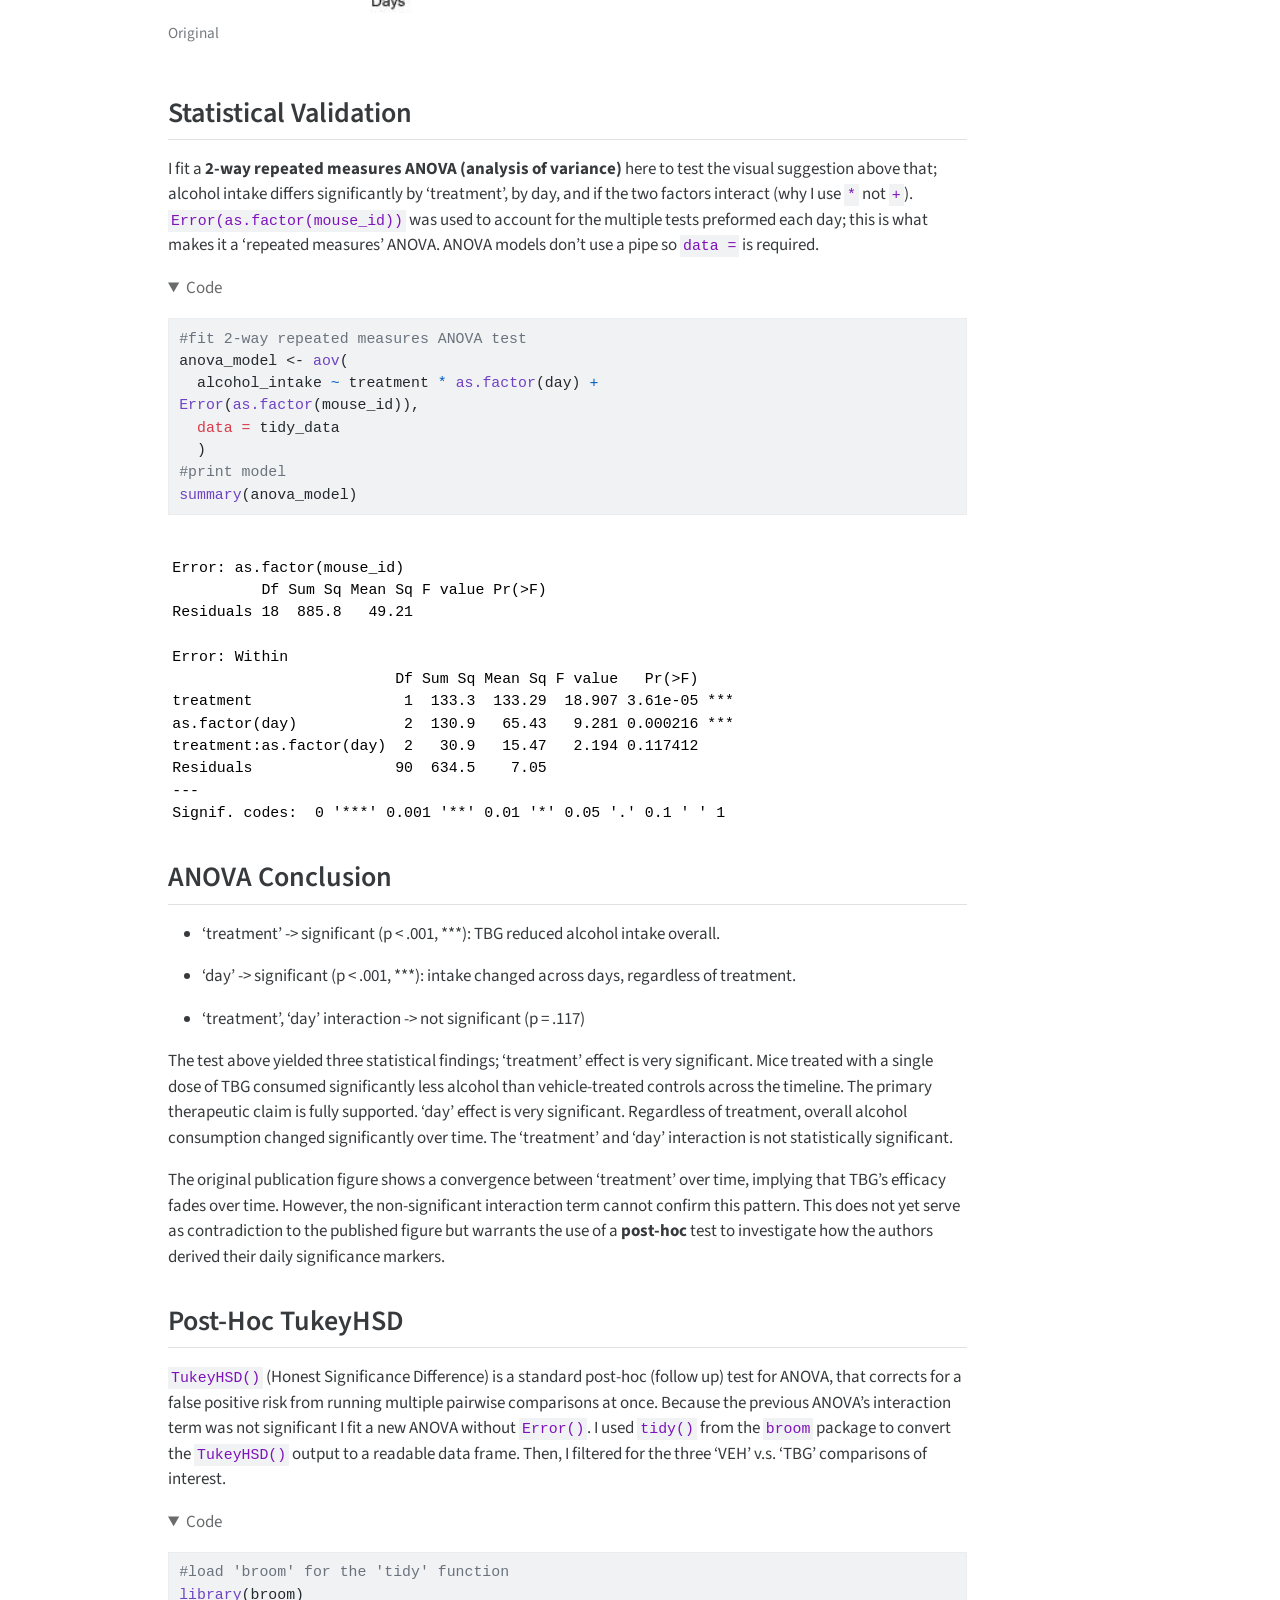
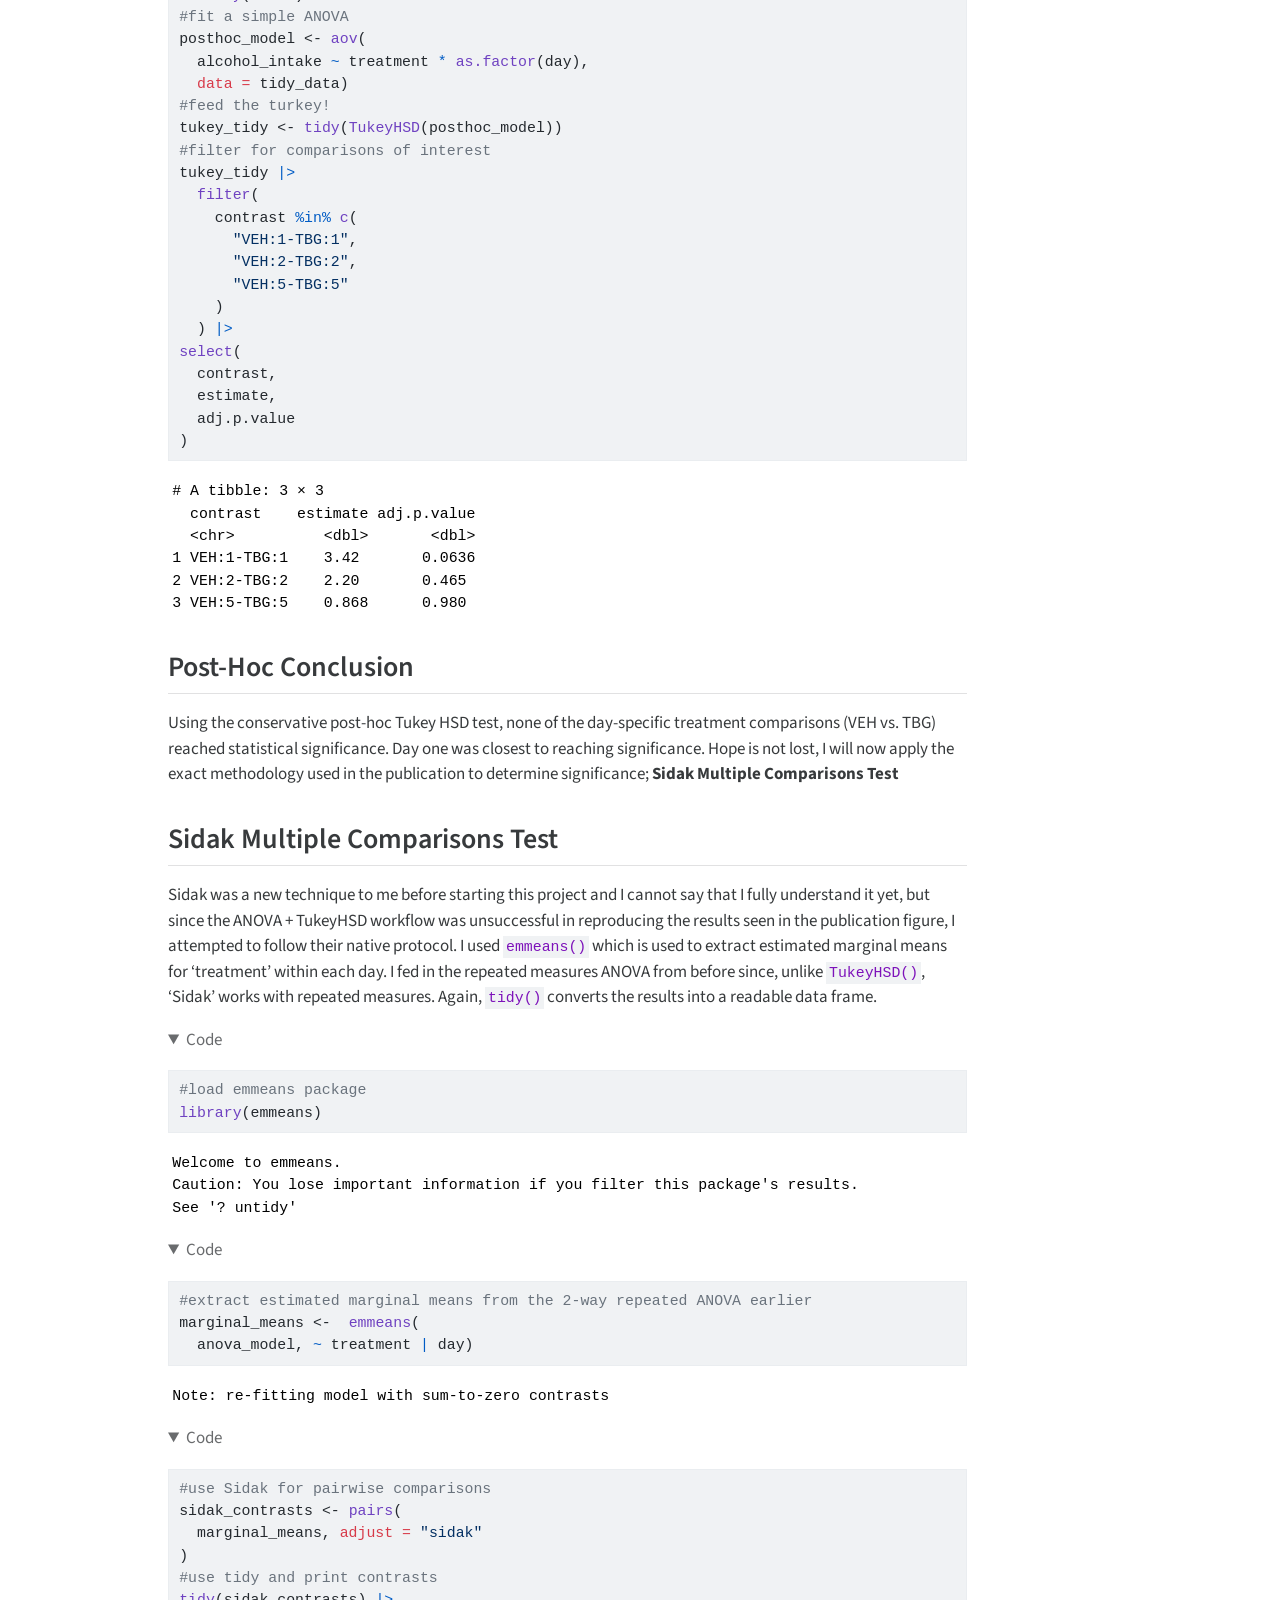
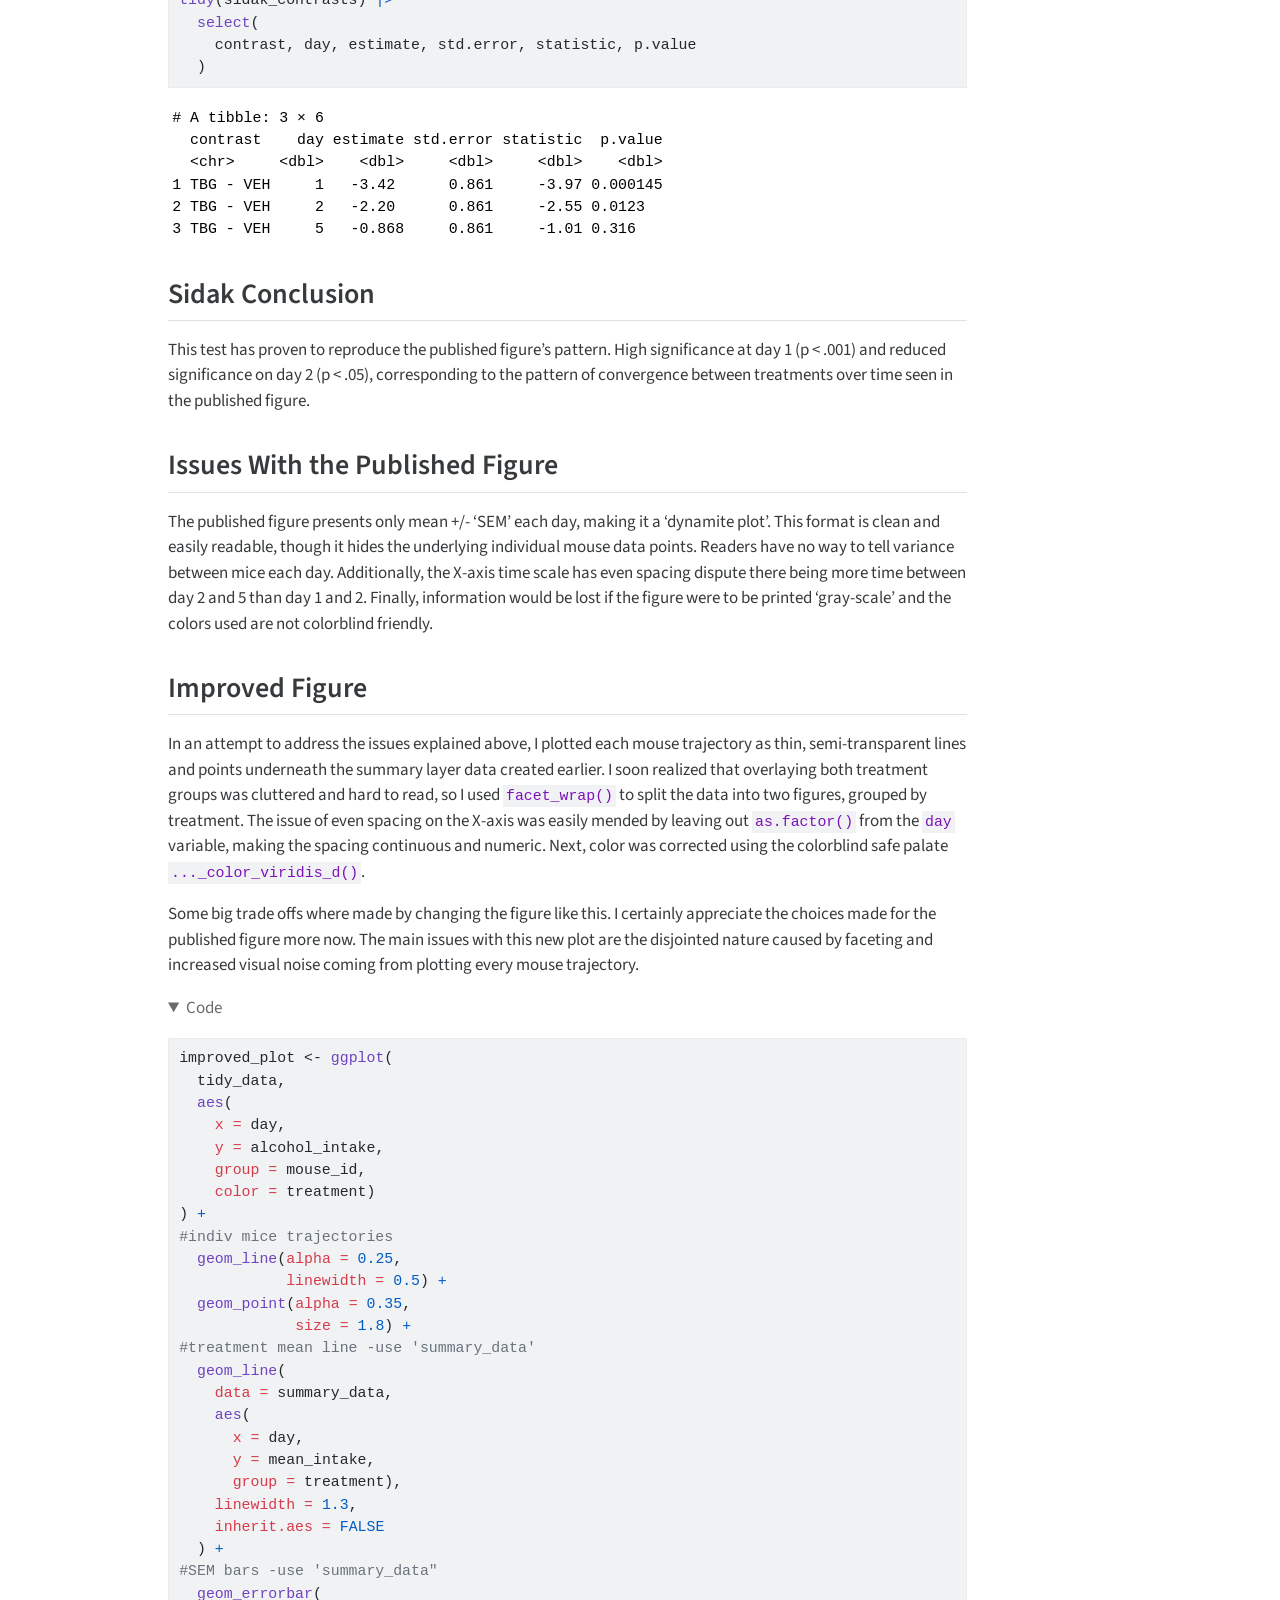
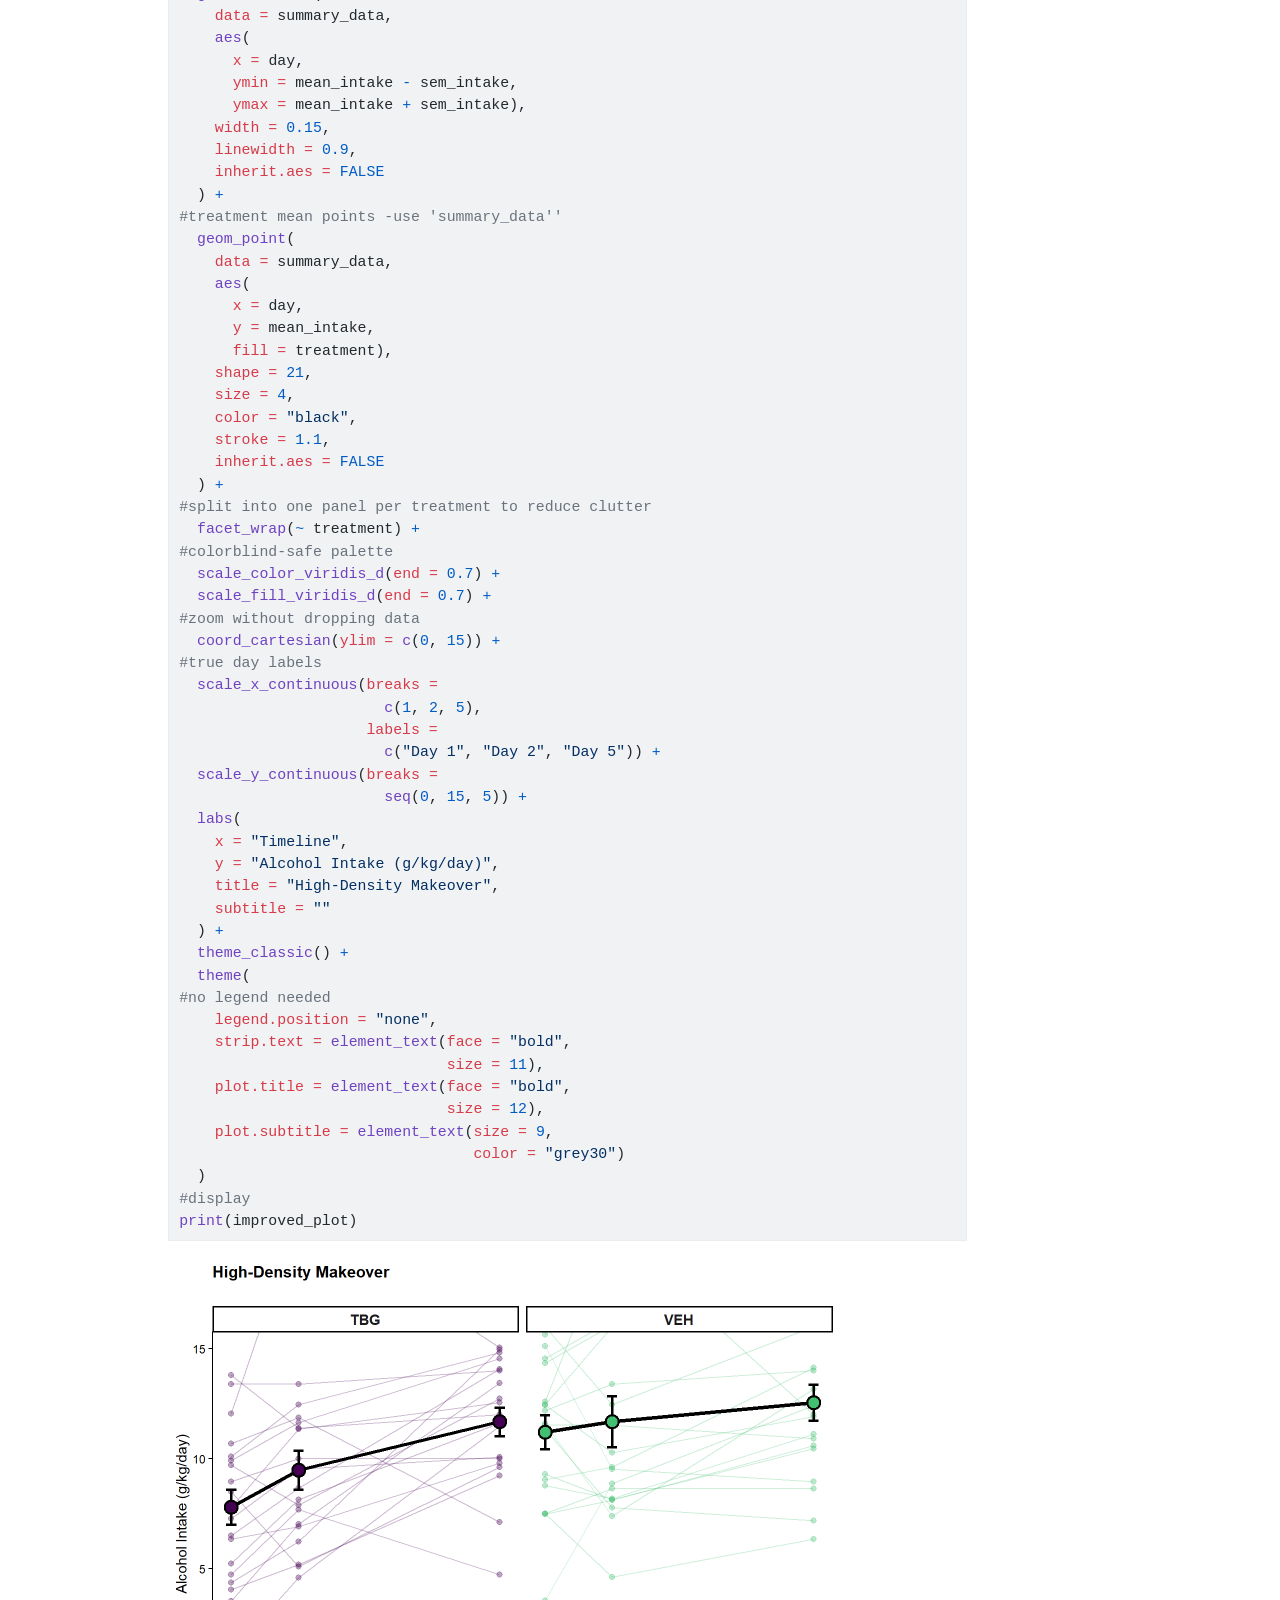
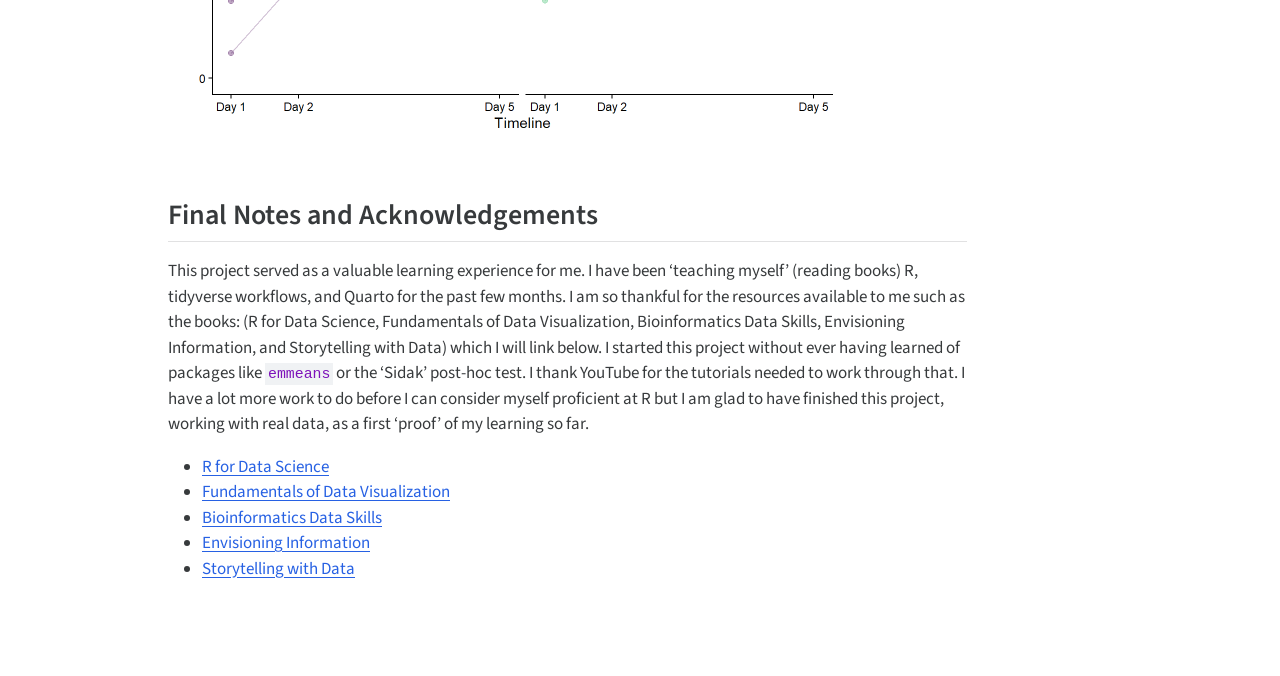
==== commit 08397b73: "small txt change change tittle" ====
--- a/report/Project_Report.html
+++ b/report/Project_Report.html
@@ -2,22 +2,25 @@
 <html xmlns="http://www.w3.org/1999/xhtml" lang="en" xml:lang="en"><head>
 
 <meta charset="utf-8">
-<meta name="generator" content="quarto-1.9.38">
+<meta name="generator" content="quarto-1.10.18">
 
 <meta name="viewport" content="width=device-width, initial-scale=1.0, user-scalable=yes">
 
 <meta name="author" content="Isaac McGinn">
-<meta name="dcterms.date" content="2026-08-05">
-
-<title>project_report</title>
+<meta name="dcterms.date" content="2026-08-09">
+
+<title>Figure 4e Audit &amp; Visual Makeover</title>
 <style>
 /* Default styles provided by pandoc.
 ** See https://pandoc.org/MANUAL.html#variables-for-html for config info.
 */
-code{white-space: pre-wrap;}
 span.smallcaps{font-variant: small-caps;}
-div.columns{display: flex; gap: min(4vw, 1.5em);}
-div.column{flex: auto; overflow-x: auto;}
+div.columns{display: flex; gap: 1.5em;}
+div.column{flex: auto;}
+@media screen {
+div.columns{gap: min(4vw, 1.5em);}
+div.column{overflow-x: auto;}
+}
 div.hanging-indent{margin-left: 1.5em; text-indent: -1.5em;}
 ul.task-list{list-style: none;}
 ul.task-list li input[type="checkbox"] {
@@ -25,6 +28,41 @@
   margin: 0 0.8em 0.2em -1em; /* quarto-specific, see https://github.com/quarto-dev/quarto-cli/issues/4556 */ 
   vertical-align: middle;
 }
+/* CSS for syntax highlighting */
+html { -webkit-text-size-adjust: 100%; }
+pre > code.sourceCode { white-space: pre; position: relative; }
+pre > code.sourceCode > span { display: inline-block; line-height: 1.25; }
+pre > code.sourceCode > span:empty { height: 1.2em; }
+.sourceCode { overflow: visible; }
+code.sourceCode > span { color: inherit; text-decoration: inherit; }
+div.sourceCode { margin: 1em 0; }
+pre.sourceCode { margin: 0; }
+@media screen {
+div.sourceCode { overflow: auto; }
+}
+@media print {
+pre > code.sourceCode { white-space: pre-wrap; }
+pre > code.sourceCode > span { text-indent: -5em; padding-left: 5em; }
+}
+pre.numberSource code
+  { counter-reset: source-line 0; }
+pre.numberSource code > span
+  { position: relative; left: -4em; counter-increment: source-line; }
+pre.numberSource code > span > a:first-child::before
+  { content: counter(source-line);
+    position: relative; left: -1em; text-align: right; vertical-align: baseline;
+    border: none; display: inline-block;
+    -webkit-touch-callout: none; -webkit-user-select: none;
+    -khtml-user-select: none; -moz-user-select: none;
+    -ms-user-select: none; user-select: none;
+    padding: 0 4px; width: 4em;
+  }
+pre.numberSource { margin-left: 3em;  padding-left: 4px; }
+div.sourceCode
+  {   }
+@media screen {
+pre > code.sourceCode > span > a:first-child::before { text-decoration: underline; }
+}
 </style>
 
 
@@ -35,23 +73,44 @@
 <script src="Project_Report_files/libs/quarto-html/tippy.umd.min.js"></script>
 <script src="Project_Report_files/libs/quarto-html/anchor.min.js"></script>
 <link href="Project_Report_files/libs/quarto-html/tippy.css" rel="stylesheet">
-<link href="Project_Report_files/libs/quarto-html/quarto-syntax-highlighting-15634bcf2e68342d4ad2dfa704d543f6.css" rel="stylesheet" id="quarto-text-highlighting-styles">
+<link href="Project_Report_files/libs/quarto-html/quarto-syntax-highlighting-bb62276ab45c84d9efd712f51ff97b5a.css" rel="stylesheet" id="quarto-text-highlighting-styles">
 <script src="Project_Report_files/libs/bootstrap/bootstrap.min.js"></script>
 <link href="Project_Report_files/libs/bootstrap/bootstrap-icons.css" rel="stylesheet">
-<link href="Project_Report_files/libs/bootstrap/bootstrap-efbb37e9afcc02144ebbc7afd12a776f.min.css" rel="stylesheet" append-hash="true" id="quarto-bootstrap" data-mode="light">
+<link href="Project_Report_files/libs/bootstrap/bootstrap-202ed213b2c006338bc742d5d021bd88.min.css" rel="stylesheet" append-hash="true" id="quarto-bootstrap" data-mode="light">
 
 
 </head>
 
-<body class="fullcontent quarto-light">
+<body class="quarto-light">
 
 <div id="quarto-content" class="page-columns page-rows-contents page-layout-article">
-
+<div id="quarto-margin-sidebar" class="sidebar margin-sidebar">
+  <nav id="TOC" role="doc-toc" class="toc-active">
+    <h2 id="toc-title">Table of contents</h2>
+   
+  <ul>
+  <li><a href="#introduction-biological-question" id="toc-introduction-biological-question" class="nav-link active" data-scroll-target="#introduction-biological-question">1. Introduction &amp; Biological Question</a></li>
+  <li><a href="#raw-data-import" id="toc-raw-data-import" class="nav-link" data-scroll-target="#raw-data-import">Raw Data Import</a></li>
+  <li><a href="#wrangle-data" id="toc-wrangle-data" class="nav-link" data-scroll-target="#wrangle-data">Wrangle Data</a></li>
+  <li><a href="#replication-of-fig.4e-alcohol-intake-over-time" id="toc-replication-of-fig.4e-alcohol-intake-over-time" class="nav-link" data-scroll-target="#replication-of-fig.4e-alcohol-intake-over-time">Replication of Fig.4e: Alcohol Intake Over Time</a></li>
+  <li><a href="#published-figure" id="toc-published-figure" class="nav-link" data-scroll-target="#published-figure">Published Figure</a></li>
+  <li><a href="#statistical-validation" id="toc-statistical-validation" class="nav-link" data-scroll-target="#statistical-validation">Statistical Validation</a></li>
+  <li><a href="#anova-conclusion" id="toc-anova-conclusion" class="nav-link" data-scroll-target="#anova-conclusion">ANOVA Conclusion</a></li>
+  <li><a href="#post-hoc-tukeyhsd" id="toc-post-hoc-tukeyhsd" class="nav-link" data-scroll-target="#post-hoc-tukeyhsd">Post-Hoc TukeyHSD</a></li>
+  <li><a href="#post-hoc-conclusion" id="toc-post-hoc-conclusion" class="nav-link" data-scroll-target="#post-hoc-conclusion">Post-Hoc Conclusion</a></li>
+  <li><a href="#sidak-multiple-comparisons-test" id="toc-sidak-multiple-comparisons-test" class="nav-link" data-scroll-target="#sidak-multiple-comparisons-test">Sidak Multiple Comparisons Test</a></li>
+  <li><a href="#sidak-conclusion" id="toc-sidak-conclusion" class="nav-link" data-scroll-target="#sidak-conclusion">Sidak Conclusion</a></li>
+  <li><a href="#issues-with-the-published-figure" id="toc-issues-with-the-published-figure" class="nav-link" data-scroll-target="#issues-with-the-published-figure">Issues With the Published Figure</a></li>
+  <li><a href="#improved-figure" id="toc-improved-figure" class="nav-link" data-scroll-target="#improved-figure">Improved Figure</a></li>
+  <li><a href="#final-notes-and-acknowledgements" id="toc-final-notes-and-acknowledgements" class="nav-link" data-scroll-target="#final-notes-and-acknowledgements">Final Notes and Acknowledgements</a></li>
+  </ul>
+</nav>
+</div>
 <main class="content" id="quarto-document-content">
 
 <header id="title-block-header" class="quarto-title-block default">
 <div class="quarto-title">
-<h1 class="title">Tabernanthalog (TBG) Audit &amp; Visual Makeover</h1>
+<h1 class="title">Figure 4e Audit &amp; Visual Makeover</h1>
 <p class="subtitle lead">A Reproducible Analysis of David E. Olson Lab’s 2021 Nature Publication</p>
 </div>
 
@@ -69,7 +128,7 @@
     <div>
     <div class="quarto-title-meta-heading">Published</div>
     <div class="quarto-title-meta-contents">
-      <p class="date">August 5, 2026</p>
+      <p class="date">August 9, 2026</p>
     </div>
   </div>
   
@@ -83,13 +142,541 @@
 
 <section id="introduction-biological-question" class="level2">
 <h2 class="anchored" data-anchor-id="introduction-biological-question">1. Introduction &amp; Biological Question</h2>
-<p>Serotonergic psychedelics such as psilocybin, LSD, and ibogaine have proven to be profoundly effective in treating neuropsychiatric disorders, including substance use disorders. However, their therapeutic use is limited by their intense hallucinogenic side effects and, in the case of ibogaine, the risk of fatal cardiac arrhythmias through inhibition of the hERG potassium channel.</p>
+<p>Serotonergic psychedelics such as psilocybin and LSD as well as atypical psychedelics like <strong>ibogaine</strong> have proven to be profoundly effective in treating neuropsychiatric disorders, including substance use disorders. However, their therapeutic use is limited by their intense hallucinogenic side effects and, in the case of ibogaine, the risk of fatal cardiac arrhythmias through inhibition of the hERG potassium channel.</p>
 <p>In order to overcome these barriers, the Olson Lab at the University of California, Davis developed <strong>tabernanthalog (TBG)</strong>, a water-soluble, non-hallucinogenic, and non-toxic analogue of ibogaine. TBG retains the neural plasticity properties of ibogaine while eliminating hallucinogenic effects and cardiac toxicity (Cameron et al., 2021).</p>
 <p>In this computational reanalysis and visual redesign, I utilize raw, unpolished behavioral data deposited on Figshare (ID: 11634795) from the seminal publication:</p>
 <blockquote class="blockquote">
 <p>Cameron, L.P., Tombari, R.J., Lu, J. <em>et al.</em> A non-hallucinogenic psychedelic analogue with therapeutic potential. <em>Nature</em> <strong>589</strong>, 474–479 (2021). <a href="https://doi.org/10.1038/s4158%206-020-3008-z">https://doi.org/10.1038/s41586-020-3008-z</a></p>
 </blockquote>
-<p>My primary objective is to audit Figure 4e of this study, verifying whether a single administration of TBG (10 mg/kg) significantly reduces daily alcohol consumption in mice over a multi-day binge-drinking timeline, and to replace the original “dynamite plots” with a modern, high-density visualization that reveals individual biological trajectories.</p>
+<p>My main objective is to audit figure 4e (Alcohol Intake Over Time), verifying whether a single administration of TBG (10 mg/kg) significantly reduces daily alcohol consumption in mice across multiple days. Additionally, I aim to replicate the published figure and attempt to improve clarity by replacing the original <strong>dynamite plot</strong> a with high-density visualization that reveals the underlying variability between mice.</p>
+</section>
+<section id="raw-data-import" class="level2">
+<h2 class="anchored" data-anchor-id="raw-data-import">Raw Data Import</h2>
+<p>First, I loaded the packages I needed throughout this project. Not all packages contained within <code>tidyverse</code> were used; I loaded the entire package out of convenience. I used <code>here()</code> to ensure the file path constructed would be located correctly regardless of the working directory or machine in use. The imported object was named <code>raw_data</code> and <code>dim()</code> was used to confirm the success of import.</p>
+<div class="cell">
+<details open="" class="code-fold">
+<summary>Code</summary>
+<div class="code-copy-outer-scaffold"><div class="sourceCode cell-code" id="cb1"><pre class="sourceCode r code-with-copy"><code class="sourceCode r"><span id="cb1-1"><a href="#cb1-1" aria-hidden="true" tabindex="-1"></a><span class="co">#load packages</span></span>
+<span id="cb1-2"><a href="#cb1-2" aria-hidden="true" tabindex="-1"></a><span class="fu">library</span>(tidyverse)</span></code></pre></div><button title="Copy to Clipboard" class="code-copy-button"><i class="bi"></i></button></div>
+</details>
+<div class="cell-output cell-output-stderr">
+<pre><code>── Attaching core tidyverse packages ──────────────────────── tidyverse 2.0.0 ──
+✔ dplyr     1.2.1     ✔ readr     2.2.0
+✔ forcats   1.0.1     ✔ stringr   1.6.0
+✔ ggplot2   4.0.3     ✔ tibble    3.3.1
+✔ lubridate 1.9.5     ✔ tidyr     1.3.2
+✔ purrr     1.2.2     
+── Conflicts ────────────────────────────────────────── tidyverse_conflicts() ──
+✖ dplyr::filter() masks stats::filter()
+✖ dplyr::lag()    masks stats::lag()
+ℹ Use the conflicted package (&lt;http://conflicted.r-lib.org/&gt;) to force all conflicts to become errors</code></pre>
+</div>
+<details open="" class="code-fold">
+<summary>Code</summary>
+<div class="code-copy-outer-scaffold"><div class="sourceCode cell-code" id="cb3"><pre class="sourceCode r code-with-copy"><code class="sourceCode r"><span id="cb3-1"><a href="#cb3-1" aria-hidden="true" tabindex="-1"></a><span class="fu">library</span>(pzfx)</span>
+<span id="cb3-2"><a href="#cb3-2" aria-hidden="true" tabindex="-1"></a><span class="fu">library</span>(here)</span></code></pre></div><button title="Copy to Clipboard" class="code-copy-button"><i class="bi"></i></button></div>
+</details>
+<div class="cell-output cell-output-stderr">
+<pre><code>here() starts at C:/Users/mcgin/OneDrive/Documents/GitHub/Tabernanthalog_Audit_1</code></pre>
+</div>
+<details open="" class="code-fold">
+<summary>Code</summary>
+<div class="code-copy-outer-scaffold"><div class="sourceCode cell-code" id="cb5"><pre class="sourceCode r code-with-copy"><code class="sourceCode r"><span id="cb5-1"><a href="#cb5-1" aria-hidden="true" tabindex="-1"></a><span class="co">#import raw data using 'here()' to find project root</span></span>
+<span id="cb5-2"><a href="#cb5-2" aria-hidden="true" tabindex="-1"></a>raw_data <span class="ot">&lt;-</span> <span class="fu">read_pzfx</span>(</span>
+<span id="cb5-3"><a href="#cb5-3" aria-hidden="true" tabindex="-1"></a>  <span class="fu">here</span>(<span class="st">"data/raw/extracted/Final Data for Publication/Fig 4e_Alcohol over time copy.pzfx"</span>),</span>
+<span id="cb5-4"><a href="#cb5-4" aria-hidden="true" tabindex="-1"></a>  <span class="at">table =</span> <span class="st">"Data 1"</span></span>
+<span id="cb5-5"><a href="#cb5-5" aria-hidden="true" tabindex="-1"></a>)</span>
+<span id="cb5-6"><a href="#cb5-6" aria-hidden="true" tabindex="-1"></a><span class="co">#print raw dimensions to verify import</span></span>
+<span id="cb5-7"><a href="#cb5-7" aria-hidden="true" tabindex="-1"></a><span class="fu">dim</span>(raw_data)</span></code></pre></div><button title="Copy to Clipboard" class="code-copy-button"><i class="bi"></i></button></div>
+</details>
+<div class="cell-output cell-output-stdout">
+<pre><code>[1]  3 39</code></pre>
+</div>
+<details open="" class="code-fold">
+<summary>Code</summary>
+<div class="code-copy-outer-scaffold"><div class="sourceCode cell-code" id="cb7"><pre class="sourceCode r code-with-copy"><code class="sourceCode r"><span id="cb7-1"><a href="#cb7-1" aria-hidden="true" tabindex="-1"></a><span class="co">#- 3 rows, 39 columns</span></span></code></pre></div><button title="Copy to Clipboard" class="code-copy-button"><i class="bi"></i></button></div>
+</details>
+</div>
+</section>
+<section id="wrangle-data" class="level2">
+<h2 class="anchored" data-anchor-id="wrangle-data">Wrangle Data</h2>
+<p>Once the data was imported, the next step was tidying and transforming, which I labeled as ‘Wrangle Data’ since there was not enough transforming required to create a dedicated section. I started previewing with <code>glimpse()</code> and found that the data frame was very wide, all value assignments were <code>&lt;dbl&gt;</code>, the <code>ROWTITLE</code> column contained time points, and there were no <code>NA</code> values; making tidying simple. To adjust the data frame to the tidy (long) format I used <code>pivot_longer</code> and set new column names. Since the later 2-way ANOVA requires 3 distinct variables, I used <code>separate_wider_delim()</code> to isolate <code>VEH</code> and <code>TBG</code> as the <code>treatment</code> variable and the number (1-19) as the <code>mouse_id</code> variable. This step was kept separate within the pipe to avoid mistakes that may occur when attempting to lengthen data and split a string in the same step. The only transformation required was the last <code>mutate()</code> step where I set <code>treatment</code> to be a factor since that’s what the ANOVA test works with. I set ’mouse_id” as an integer since that automatically sorts by numerical order and because <code>&lt;int&gt;</code> excludes erroneous characters I might have missed that would cause errors later in the 2-way ANOVA.</p>
+<div class="cell">
+<details open="" class="code-fold">
+<summary>Code</summary>
+<div class="code-copy-outer-scaffold"><div class="sourceCode cell-code" id="cb8"><pre class="sourceCode r code-with-copy"><code class="sourceCode r"><span id="cb8-1"><a href="#cb8-1" aria-hidden="true" tabindex="-1"></a><span class="co">#preview raw_data </span></span>
+<span id="cb8-2"><a href="#cb8-2" aria-hidden="true" tabindex="-1"></a><span class="fu">glimpse</span>(raw_data)</span></code></pre></div><button title="Copy to Clipboard" class="code-copy-button"><i class="bi"></i></button></div>
+</details>
+<div class="cell-output cell-output-stdout">
+<pre><code>Rows: 3
+Columns: 39
+$ ROWTITLE &lt;dbl&gt; 1, 2, 5
+$ VEH_1    &lt;dbl&gt; 12.44444, 16.00000, 17.18519
+$ VEH_2    &lt;dbl&gt; 7.470817, 8.093385, 10.583660
+$ VEH_3    &lt;dbl&gt; 16.00000, 12.44444, 16.00000
+$ VEH_4    &lt;dbl&gt; 12.43243, 10.27027, 11.89189
+$ VEH_5    &lt;dbl&gt; 8.759124, 8.175182, 11.094890
+$ VEH_6    &lt;dbl&gt; 14.54545, 16.29091, 16.29091
+$ VEH_7    &lt;dbl&gt; 11.343280, 7.761194, 7.164179
+$ VEH_8    &lt;dbl&gt; 15.104900, 9.510490, 8.951049
+$ VEH_9    &lt;dbl&gt; 12.16730, 13.38403, 13.99240
+$ VEH_10   &lt;dbl&gt; 9.275362, 8.115942, 10.434780
+$ VEH_11   &lt;dbl&gt; 11.578950, 7.368421, 13.157890
+$ VEH_12   &lt;dbl&gt; 15.63910, 24.66165, 18.64662
+$ VEH_13   &lt;dbl&gt; 11.51515, 11.51515, 10.90909
+$ VEH_14   &lt;dbl&gt; 9.045936, 9.611307, 14.134280
+$ VEH_15   &lt;dbl&gt; 7.482014, 8.633094, 8.633094
+$ VEH_16   &lt;dbl&gt; 3.542435, 8.856089, 12.398520
+$ VEH_17   &lt;dbl&gt; 12.58427, 20.37453, 11.98502
+$ VEH_18   &lt;dbl&gt; 7.482014, 4.604317, 6.330935
+$ VEH_19   &lt;dbl&gt; 14.33692, 16.05735, 18.35125
+$ TBG_1    &lt;dbl&gt; 10.07407, 12.44444, 14.81481
+$ TBG_2    &lt;dbl&gt; 4.357977, 6.225681, 14.941630
+$ TBG_3    &lt;dbl&gt; 10.666670, 11.851850, 7.111111
+$ TBG_4    &lt;dbl&gt; 6.486486, 8.648649, 14.054050
+$ TBG_5    &lt;dbl&gt; 3.503650, 7.007299, 13.430660
+$ TBG_6    &lt;dbl&gt; 9.890909, 11.636360, 14.545450
+$ TBG_7    &lt;dbl&gt; 7.761194, 11.343280, 12.537310
+$ TBG_8    &lt;dbl&gt; 7.272727, 9.510490, 10.069930
+$ TBG_9    &lt;dbl&gt; 13.38403, 13.38403, 13.99240
+$ TBG_10   &lt;dbl&gt; 5.217391, 8.115942, 11.594200
+$ TBG_11   &lt;dbl&gt; 8.947368, 10.000000, 10.000000
+$ TBG_12   &lt;dbl&gt; 12.03008, 21.05263, 15.03759
+$ TBG_13   &lt;dbl&gt; 9.696970, 7.878788, 12.727270
+$ TBG_14   &lt;dbl&gt; 8.480565, 5.088339, 9.611307
+$ TBG_15   &lt;dbl&gt; 6.330935, 6.906475, 9.784173
+$ TBG_16   &lt;dbl&gt; 4.723247, 7.675277, 4.723247
+$ TBG_17   &lt;dbl&gt; 13.78277, 11.38577, 11.98502
+$ TBG_18   &lt;dbl&gt; 4.028777, 5.179856, 9.208633
+$ TBG_19   &lt;dbl&gt; 1.146953, 4.587814, 11.469530</code></pre>
+</div>
+<details open="" class="code-fold">
+<summary>Code</summary>
+<div class="code-copy-outer-scaffold"><div class="sourceCode cell-code" id="cb10"><pre class="sourceCode r code-with-copy"><code class="sourceCode r"><span id="cb10-1"><a href="#cb10-1" aria-hidden="true" tabindex="-1"></a><span class="co">#observations:</span></span>
+<span id="cb10-2"><a href="#cb10-2" aria-hidden="true" tabindex="-1"></a><span class="co">#- 3 rows, 39 columns (wide data frame)</span></span>
+<span id="cb10-3"><a href="#cb10-3" aria-hidden="true" tabindex="-1"></a><span class="co">#- no "NA" values</span></span>
+<span id="cb10-4"><a href="#cb10-4" aria-hidden="true" tabindex="-1"></a><span class="co">#- all values &lt;dbl&gt;</span></span>
+<span id="cb10-5"><a href="#cb10-5" aria-hidden="true" tabindex="-1"></a><span class="co">#- column: "ROWTITLE" contains time points "1, 2, 5" </span></span>
+<span id="cb10-6"><a href="#cb10-6" aria-hidden="true" tabindex="-1"></a><span class="co">#- 38 columns represent indiv mice replicates "VEH_n" &amp; "TBG_n" (where 1&lt;=n&lt;=19)</span></span>
+<span id="cb10-7"><a href="#cb10-7" aria-hidden="true" tabindex="-1"></a><span class="co">#- mice columns contain daily alcohol intake (g/kg) data </span></span>
+<span id="cb10-8"><a href="#cb10-8" aria-hidden="true" tabindex="-1"></a><span class="co">#tidy based on observations</span></span>
+<span id="cb10-9"><a href="#cb10-9" aria-hidden="true" tabindex="-1"></a>tidy_data <span class="ot">&lt;-</span> raw_data <span class="sc">|&gt;</span> </span>
+<span id="cb10-10"><a href="#cb10-10" aria-hidden="true" tabindex="-1"></a>  <span class="fu">pivot_longer</span>(</span>
+<span id="cb10-11"><a href="#cb10-11" aria-hidden="true" tabindex="-1"></a>    <span class="at">cols =</span> <span class="sc">-</span>ROWTITLE,</span>
+<span id="cb10-12"><a href="#cb10-12" aria-hidden="true" tabindex="-1"></a>    <span class="at">names_to =</span> <span class="st">"mice_replicates"</span>,</span>
+<span id="cb10-13"><a href="#cb10-13" aria-hidden="true" tabindex="-1"></a>    <span class="at">values_to =</span> <span class="st">"alcohol_intake"</span></span>
+<span id="cb10-14"><a href="#cb10-14" aria-hidden="true" tabindex="-1"></a>  ) <span class="sc">|&gt;</span></span>
+<span id="cb10-15"><a href="#cb10-15" aria-hidden="true" tabindex="-1"></a><span class="co">#rename column containing time points</span></span>
+<span id="cb10-16"><a href="#cb10-16" aria-hidden="true" tabindex="-1"></a>  <span class="fu">rename</span>(<span class="at">day =</span> ROWTITLE) <span class="sc">|&gt;</span></span>
+<span id="cb10-17"><a href="#cb10-17" aria-hidden="true" tabindex="-1"></a><span class="co">#split column "mice_replicates" </span></span>
+<span id="cb10-18"><a href="#cb10-18" aria-hidden="true" tabindex="-1"></a>  <span class="fu">separate_wider_delim</span>(</span>
+<span id="cb10-19"><a href="#cb10-19" aria-hidden="true" tabindex="-1"></a>    <span class="at">cols =</span> mice_replicates,</span>
+<span id="cb10-20"><a href="#cb10-20" aria-hidden="true" tabindex="-1"></a>    <span class="at">delim =</span> <span class="st">"_"</span>,</span>
+<span id="cb10-21"><a href="#cb10-21" aria-hidden="true" tabindex="-1"></a>    <span class="at">names =</span> <span class="fu">c</span>(<span class="st">"treatment"</span>, <span class="st">"mouse_id"</span>)</span>
+<span id="cb10-22"><a href="#cb10-22" aria-hidden="true" tabindex="-1"></a>  ) <span class="sc">|&gt;</span> </span>
+<span id="cb10-23"><a href="#cb10-23" aria-hidden="true" tabindex="-1"></a><span class="co">#change variable type to: treatment &lt;fct&gt; &amp; mouse_id &lt;int&gt;</span></span>
+<span id="cb10-24"><a href="#cb10-24" aria-hidden="true" tabindex="-1"></a>  <span class="fu">mutate</span>(</span>
+<span id="cb10-25"><a href="#cb10-25" aria-hidden="true" tabindex="-1"></a>    <span class="at">treatment =</span> <span class="fu">as.factor</span>(treatment),</span>
+<span id="cb10-26"><a href="#cb10-26" aria-hidden="true" tabindex="-1"></a>    <span class="at">mouse_id =</span> <span class="fu">as.integer</span>(mouse_id)</span>
+<span id="cb10-27"><a href="#cb10-27" aria-hidden="true" tabindex="-1"></a>  )</span>
+<span id="cb10-28"><a href="#cb10-28" aria-hidden="true" tabindex="-1"></a><span class="co">#check to see that changes were made</span></span>
+<span id="cb10-29"><a href="#cb10-29" aria-hidden="true" tabindex="-1"></a><span class="fu">print</span>(tidy_data)</span></code></pre></div><button title="Copy to Clipboard" class="code-copy-button"><i class="bi"></i></button></div>
+</details>
+<div class="cell-output cell-output-stdout">
+<pre><code># A tibble: 114 × 4
+     day treatment mouse_id alcohol_intake
+   &lt;dbl&gt; &lt;fct&gt;        &lt;int&gt;          &lt;dbl&gt;
+ 1     1 VEH              1          12.4 
+ 2     1 VEH              2           7.47
+ 3     1 VEH              3          16   
+ 4     1 VEH              4          12.4 
+ 5     1 VEH              5           8.76
+ 6     1 VEH              6          14.5 
+ 7     1 VEH              7          11.3 
+ 8     1 VEH              8          15.1 
+ 9     1 VEH              9          12.2 
+10     1 VEH             10           9.28
+# ℹ 104 more rows</code></pre>
+</div>
+</div>
+</section>
+<section id="replication-of-fig.4e-alcohol-intake-over-time" class="level2">
+<h2 class="anchored" data-anchor-id="replication-of-fig.4e-alcohol-intake-over-time">Replication of Fig.4e: Alcohol Intake Over Time</h2>
+<p>Before graphing I needed to perform some temporary transformations on <code>tidy_data</code> in order to replicate the exact coordinates and error values used in the published figure. I chose to include this step here rather than in the ‘Wrangle Data’ section, since the transformations made are not reused elsewhere. The published figure has an X-axis divided into three days, color representing treatment, and alcohol intake on the Y-axis, so I used <code>group_by()</code> on ‘day’ and ‘treatment’, and <code>mean()</code> to calculate the Y-axis values. The next two steps; <code>sd()</code> and <code>n()</code> were needed to calculate <strong>Standard Error of the Mean</strong> (SEM) used for error bars. Finally, I used <code>ungroup()</code> to ensure these grouped changes did not persist into later steps.</p>
+<p>The figure itself is not complex, but much iteration was required to replicate the exact conventions used in the original. I used <code>as.factor()</code> every time <code>day</code> was referenced in order to maintain even spacing between days on the X-axis as seen in the published figure. Within <code>geom_line</code> I used <code>position_dodge()</code>, a slight deviation from the published figure, to prevent the error bars from overlapping. Later, I also used <code>annotate()</code> to add the <code>*</code> significance indicators seen in the published figure, despite not yet having confirmed significance myself via ANOVA; all specific position values were estimated visually to approximate their placement in the original. I chose to use <code>coord_cartesian()</code> instead of <code>limits = c(0, 15)</code> to prevent the silent loss of data points or error bars that fall outside the specified range. Lastly, the labels section was a challenge for me as I have not yet learned how to correctly change text alignment and figure aspect ratio. I acknowledge that the <code>TBG</code> error bars are blue in my replication.</p>
+<div class="cell">
+<details open="" class="code-fold">
+<summary>Code</summary>
+<div class="code-copy-outer-scaffold"><div class="sourceCode cell-code" id="cb12"><pre class="sourceCode r code-with-copy"><code class="sourceCode r"><span id="cb12-1"><a href="#cb12-1" aria-hidden="true" tabindex="-1"></a><span class="co">#group and summarize data </span></span>
+<span id="cb12-2"><a href="#cb12-2" aria-hidden="true" tabindex="-1"></a>summary_data <span class="ot">&lt;-</span> tidy_data <span class="sc">|&gt;</span> </span>
+<span id="cb12-3"><a href="#cb12-3" aria-hidden="true" tabindex="-1"></a>  <span class="fu">group_by</span>(day, treatment) <span class="sc">|&gt;</span> </span>
+<span id="cb12-4"><a href="#cb12-4" aria-hidden="true" tabindex="-1"></a>  <span class="fu">summarise</span>(</span>
+<span id="cb12-5"><a href="#cb12-5" aria-hidden="true" tabindex="-1"></a>    <span class="at">mean_intake =</span> <span class="fu">mean</span>(alcohol_intake),</span>
+<span id="cb12-6"><a href="#cb12-6" aria-hidden="true" tabindex="-1"></a>    <span class="at">sd_intake =</span> <span class="fu">sd</span>(alcohol_intake),</span>
+<span id="cb12-7"><a href="#cb12-7" aria-hidden="true" tabindex="-1"></a>    <span class="at">n =</span> <span class="fu">n</span>(),</span>
+<span id="cb12-8"><a href="#cb12-8" aria-hidden="true" tabindex="-1"></a>    <span class="at">sem_intake =</span> sd_intake <span class="sc">/</span> <span class="fu">sqrt</span>(n)</span>
+<span id="cb12-9"><a href="#cb12-9" aria-hidden="true" tabindex="-1"></a>  ) <span class="sc">|&gt;</span> </span>
+<span id="cb12-10"><a href="#cb12-10" aria-hidden="true" tabindex="-1"></a>  <span class="fu">ungroup</span>()</span></code></pre></div><button title="Copy to Clipboard" class="code-copy-button"><i class="bi"></i></button></div>
+</details>
+<div class="cell-output cell-output-stderr">
+<pre><code>`summarise()` has regrouped the output.
+ℹ Summaries were computed grouped by day and treatment.
+ℹ Output is grouped by day.
+ℹ Use `summarise(.groups = "drop_last")` to silence this message.
+ℹ Use `summarise(.by = c(day, treatment))` for per-operation grouping
+  (`?dplyr::dplyr_by`) instead.</code></pre>
+</div>
+<details open="" class="code-fold">
+<summary>Code</summary>
+<div class="code-copy-outer-scaffold"><div class="sourceCode cell-code" id="cb14"><pre class="sourceCode r code-with-copy"><code class="sourceCode r"><span id="cb14-1"><a href="#cb14-1" aria-hidden="true" tabindex="-1"></a><span class="co">#check changes </span></span>
+<span id="cb14-2"><a href="#cb14-2" aria-hidden="true" tabindex="-1"></a><span class="fu">print</span>(summary_data)</span></code></pre></div><button title="Copy to Clipboard" class="code-copy-button"><i class="bi"></i></button></div>
+</details>
+<div class="cell-output cell-output-stdout">
+<pre><code># A tibble: 6 × 6
+    day treatment mean_intake sd_intake     n sem_intake
+  &lt;dbl&gt; &lt;fct&gt;           &lt;dbl&gt;     &lt;dbl&gt; &lt;int&gt;      &lt;dbl&gt;
+1     1 TBG              7.78      3.47    19      0.797
+2     1 VEH             11.2       3.33    19      0.764
+3     2 TBG              9.47      3.87    19      0.887
+4     2 VEH             11.7       5.04    19      1.16 
+5     5 TBG             11.7       2.83    19      0.650
+6     5 VEH             12.5       3.60    19      0.826</code></pre>
+</div>
+<details open="" class="code-fold">
+<summary>Code</summary>
+<div class="code-copy-outer-scaffold"><div class="sourceCode cell-code" id="cb16"><pre class="sourceCode r code-with-copy"><code class="sourceCode r"><span id="cb16-1"><a href="#cb16-1" aria-hidden="true" tabindex="-1"></a><span class="co">#- changes made</span></span>
+<span id="cb16-2"><a href="#cb16-2" aria-hidden="true" tabindex="-1"></a><span class="co">#replicate figure using summary_data </span></span>
+<span id="cb16-3"><a href="#cb16-3" aria-hidden="true" tabindex="-1"></a>replication_plot <span class="ot">&lt;-</span> <span class="fu">ggplot</span>(</span>
+<span id="cb16-4"><a href="#cb16-4" aria-hidden="true" tabindex="-1"></a>  summary_data,</span>
+<span id="cb16-5"><a href="#cb16-5" aria-hidden="true" tabindex="-1"></a>  <span class="fu">aes</span>(</span>
+<span id="cb16-6"><a href="#cb16-6" aria-hidden="true" tabindex="-1"></a>      <span class="at">x =</span> <span class="fu">as.factor</span>(day),</span>
+<span id="cb16-7"><a href="#cb16-7" aria-hidden="true" tabindex="-1"></a>      <span class="at">y =</span> mean_intake,</span>
+<span id="cb16-8"><a href="#cb16-8" aria-hidden="true" tabindex="-1"></a>      <span class="at">group =</span> treatment,</span>
+<span id="cb16-9"><a href="#cb16-9" aria-hidden="true" tabindex="-1"></a>      <span class="at">fill =</span> treatment,</span>
+<span id="cb16-10"><a href="#cb16-10" aria-hidden="true" tabindex="-1"></a>      <span class="at">color =</span> treatment</span>
+<span id="cb16-11"><a href="#cb16-11" aria-hidden="true" tabindex="-1"></a>  )</span>
+<span id="cb16-12"><a href="#cb16-12" aria-hidden="true" tabindex="-1"></a>) <span class="sc">+</span></span>
+<span id="cb16-13"><a href="#cb16-13" aria-hidden="true" tabindex="-1"></a><span class="co">#treatment lines</span></span>
+<span id="cb16-14"><a href="#cb16-14" aria-hidden="true" tabindex="-1"></a>  <span class="fu">geom_line</span>(</span>
+<span id="cb16-15"><a href="#cb16-15" aria-hidden="true" tabindex="-1"></a>    <span class="at">position =</span> <span class="fu">position_dodge</span>(.<span class="dv">2</span>),</span>
+<span id="cb16-16"><a href="#cb16-16" aria-hidden="true" tabindex="-1"></a>    <span class="at">linewidth =</span> <span class="dv">1</span> </span>
+<span id="cb16-17"><a href="#cb16-17" aria-hidden="true" tabindex="-1"></a>  ) <span class="sc">+</span></span>
+<span id="cb16-18"><a href="#cb16-18" aria-hidden="true" tabindex="-1"></a><span class="co">#SEM error bars</span></span>
+<span id="cb16-19"><a href="#cb16-19" aria-hidden="true" tabindex="-1"></a>  <span class="fu">geom_errorbar</span>(</span>
+<span id="cb16-20"><a href="#cb16-20" aria-hidden="true" tabindex="-1"></a>    <span class="fu">aes</span>(</span>
+<span id="cb16-21"><a href="#cb16-21" aria-hidden="true" tabindex="-1"></a>      <span class="at">ymin =</span> mean_intake <span class="sc">-</span> sem_intake,</span>
+<span id="cb16-22"><a href="#cb16-22" aria-hidden="true" tabindex="-1"></a>      <span class="at">ymax =</span> mean_intake <span class="sc">+</span> sem_intake</span>
+<span id="cb16-23"><a href="#cb16-23" aria-hidden="true" tabindex="-1"></a>    ),</span>
+<span id="cb16-24"><a href="#cb16-24" aria-hidden="true" tabindex="-1"></a>    <span class="at">width =</span> .<span class="dv">1</span>,</span>
+<span id="cb16-25"><a href="#cb16-25" aria-hidden="true" tabindex="-1"></a>    <span class="at">position =</span> <span class="fu">position_dodge</span>(.<span class="dv">2</span>),</span>
+<span id="cb16-26"><a href="#cb16-26" aria-hidden="true" tabindex="-1"></a>    <span class="at">linewidth =</span> .<span class="dv">8</span></span>
+<span id="cb16-27"><a href="#cb16-27" aria-hidden="true" tabindex="-1"></a>  ) <span class="sc">+</span> </span>
+<span id="cb16-28"><a href="#cb16-28" aria-hidden="true" tabindex="-1"></a><span class="co">#filled points</span></span>
+<span id="cb16-29"><a href="#cb16-29" aria-hidden="true" tabindex="-1"></a>  <span class="fu">geom_point</span>(</span>
+<span id="cb16-30"><a href="#cb16-30" aria-hidden="true" tabindex="-1"></a>    <span class="at">shape =</span> <span class="dv">21</span>,</span>
+<span id="cb16-31"><a href="#cb16-31" aria-hidden="true" tabindex="-1"></a>    <span class="at">size =</span> <span class="dv">4</span>,</span>
+<span id="cb16-32"><a href="#cb16-32" aria-hidden="true" tabindex="-1"></a>    <span class="at">color =</span> <span class="st">"black"</span>,</span>
+<span id="cb16-33"><a href="#cb16-33" aria-hidden="true" tabindex="-1"></a>    <span class="at">stroke =</span> <span class="dv">1</span>,</span>
+<span id="cb16-34"><a href="#cb16-34" aria-hidden="true" tabindex="-1"></a>    <span class="at">position =</span> <span class="fu">position_dodge</span>(.<span class="dv">2</span>)</span>
+<span id="cb16-35"><a href="#cb16-35" aria-hidden="true" tabindex="-1"></a>  ) <span class="sc">+</span></span>
+<span id="cb16-36"><a href="#cb16-36" aria-hidden="true" tabindex="-1"></a><span class="co">#color mapping </span></span>
+<span id="cb16-37"><a href="#cb16-37" aria-hidden="true" tabindex="-1"></a>  <span class="fu">scale_fill_manual</span>(<span class="at">values =</span> <span class="fu">c</span>(<span class="st">"VEH"</span> <span class="ot">=</span> <span class="st">"white"</span>,</span>
+<span id="cb16-38"><a href="#cb16-38" aria-hidden="true" tabindex="-1"></a>                               <span class="st">"TBG"</span> <span class="ot">=</span> <span class="st">"steelblue"</span>)) <span class="sc">+</span></span>
+<span id="cb16-39"><a href="#cb16-39" aria-hidden="true" tabindex="-1"></a>  <span class="fu">scale_color_manual</span>(<span class="at">values =</span> <span class="fu">c</span>(<span class="st">"VEH"</span> <span class="ot">=</span> <span class="st">"black"</span>,</span>
+<span id="cb16-40"><a href="#cb16-40" aria-hidden="true" tabindex="-1"></a>                                <span class="st">"TBG"</span> <span class="ot">=</span> <span class="st">"steelblue"</span>)) <span class="sc">+</span></span>
+<span id="cb16-41"><a href="#cb16-41" aria-hidden="true" tabindex="-1"></a><span class="co">#add signif * (assumed signif at this point)</span></span>
+<span id="cb16-42"><a href="#cb16-42" aria-hidden="true" tabindex="-1"></a>  <span class="fu">annotate</span>(</span>
+<span id="cb16-43"><a href="#cb16-43" aria-hidden="true" tabindex="-1"></a>    <span class="at">geom =</span> <span class="st">"text"</span>,</span>
+<span id="cb16-44"><a href="#cb16-44" aria-hidden="true" tabindex="-1"></a>    <span class="at">x =</span> <span class="fu">c</span>(<span class="dv">1</span>, <span class="dv">2</span>),</span>
+<span id="cb16-45"><a href="#cb16-45" aria-hidden="true" tabindex="-1"></a>    <span class="at">y =</span> <span class="fu">c</span>(<span class="fl">12.5</span>, <span class="fl">13.5</span>),</span>
+<span id="cb16-46"><a href="#cb16-46" aria-hidden="true" tabindex="-1"></a>    <span class="at">label =</span> <span class="fu">c</span>(<span class="st">"***"</span>, <span class="st">"*"</span>),</span>
+<span id="cb16-47"><a href="#cb16-47" aria-hidden="true" tabindex="-1"></a>    <span class="at">size =</span> <span class="dv">6</span>,</span>
+<span id="cb16-48"><a href="#cb16-48" aria-hidden="true" tabindex="-1"></a>    <span class="at">color =</span> <span class="st">"black"</span></span>
+<span id="cb16-49"><a href="#cb16-49" aria-hidden="true" tabindex="-1"></a>  ) <span class="sc">+</span></span>
+<span id="cb16-50"><a href="#cb16-50" aria-hidden="true" tabindex="-1"></a><span class="co">#zooming without cut off error bars </span></span>
+<span id="cb16-51"><a href="#cb16-51" aria-hidden="true" tabindex="-1"></a>  <span class="fu">coord_cartesian</span>(</span>
+<span id="cb16-52"><a href="#cb16-52" aria-hidden="true" tabindex="-1"></a>    <span class="at">ylim =</span> <span class="fu">c</span>(<span class="dv">0</span>, <span class="dv">15</span>)) <span class="sc">+</span></span>
+<span id="cb16-53"><a href="#cb16-53" aria-hidden="true" tabindex="-1"></a>  <span class="fu">scale_y_continuous</span>(</span>
+<span id="cb16-54"><a href="#cb16-54" aria-hidden="true" tabindex="-1"></a>    <span class="at">breaks =</span> <span class="fu">seq</span>(<span class="dv">0</span>, <span class="dv">15</span>, <span class="dv">5</span>)) <span class="sc">+</span></span>
+<span id="cb16-55"><a href="#cb16-55" aria-hidden="true" tabindex="-1"></a><span class="co">#add labels </span></span>
+<span id="cb16-56"><a href="#cb16-56" aria-hidden="true" tabindex="-1"></a>  <span class="fu">labs</span>(</span>
+<span id="cb16-57"><a href="#cb16-57" aria-hidden="true" tabindex="-1"></a>    <span class="at">x =</span> <span class="st">"Days"</span>,</span>
+<span id="cb16-58"><a href="#cb16-58" aria-hidden="true" tabindex="-1"></a>    <span class="at">y =</span> <span class="st">"Alcohol Intake (g/kg/day)"</span>,</span>
+<span id="cb16-59"><a href="#cb16-59" aria-hidden="true" tabindex="-1"></a>    <span class="at">title =</span> <span class="st">"Recreation of Figure 4e"</span></span>
+<span id="cb16-60"><a href="#cb16-60" aria-hidden="true" tabindex="-1"></a>  ) <span class="sc">+</span></span>
+<span id="cb16-61"><a href="#cb16-61" aria-hidden="true" tabindex="-1"></a>  <span class="fu">theme_classic</span>()</span>
+<span id="cb16-62"><a href="#cb16-62" aria-hidden="true" tabindex="-1"></a><span class="co">#display figure</span></span>
+<span id="cb16-63"><a href="#cb16-63" aria-hidden="true" tabindex="-1"></a><span class="fu">print</span>(replication_plot)</span></code></pre></div><button title="Copy to Clipboard" class="code-copy-button"><i class="bi"></i></button></div>
+</details>
+<div class="cell-output-display">
+<div>
+<figure class="figure">
+<p><img src="Project_Report_files/figure-html/unnamed-chunk-3-1.png" class="img-fluid figure-img" width="672"></p>
+</figure>
+</div>
+</div>
+</div>
+</section>
+<section id="published-figure" class="level2">
+<h2 class="anchored" data-anchor-id="published-figure">Published Figure</h2>
+<div class="quarto-layout-panel" data-layout-ncol="2">
+<div class="quarto-layout-row">
+<div class="quarto-layout-cell" style="flex-basis: 50.0%;justify-content: flex-start;">
+<div class="quarto-figure quarto-figure-center">
+<figure class="figure">
+<p><img src="./published_figure_4e.png" class="img-fluid figure-img"></p>
+<figcaption>Original</figcaption>
+</figure>
+</div>
+</div>
+</div>
+</div>
+</section>
+<section id="statistical-validation" class="level2">
+<h2 class="anchored" data-anchor-id="statistical-validation">Statistical Validation</h2>
+<p>I fit a <strong>2-way repeated measures ANOVA (analysis of variance)</strong> here to test the visual suggestion above that; alcohol intake differs significantly by ‘treatment’, by day, and if the two factors interact (why I use <code>*</code> not <code>+</code>). <code>Error(as.factor(mouse_id))</code> was used to account for the multiple tests preformed each day; this is what makes it a ‘repeated measures’ ANOVA. ANOVA models don’t use a pipe so <code>data =</code> is required.</p>
+<div class="cell">
+<details open="" class="code-fold">
+<summary>Code</summary>
+<div class="code-copy-outer-scaffold"><div class="sourceCode cell-code" id="cb17"><pre class="sourceCode r code-with-copy"><code class="sourceCode r"><span id="cb17-1"><a href="#cb17-1" aria-hidden="true" tabindex="-1"></a><span class="co">#fit 2-way repeated measures ANOVA test </span></span>
+<span id="cb17-2"><a href="#cb17-2" aria-hidden="true" tabindex="-1"></a>anova_model <span class="ot">&lt;-</span> <span class="fu">aov</span>(</span>
+<span id="cb17-3"><a href="#cb17-3" aria-hidden="true" tabindex="-1"></a>  alcohol_intake <span class="sc">~</span> treatment <span class="sc">*</span> <span class="fu">as.factor</span>(day) <span class="sc">+</span></span>
+<span id="cb17-4"><a href="#cb17-4" aria-hidden="true" tabindex="-1"></a><span class="fu">Error</span>(<span class="fu">as.factor</span>(mouse_id)),</span>
+<span id="cb17-5"><a href="#cb17-5" aria-hidden="true" tabindex="-1"></a>  <span class="at">data =</span> tidy_data </span>
+<span id="cb17-6"><a href="#cb17-6" aria-hidden="true" tabindex="-1"></a>  )</span>
+<span id="cb17-7"><a href="#cb17-7" aria-hidden="true" tabindex="-1"></a><span class="co">#print model</span></span>
+<span id="cb17-8"><a href="#cb17-8" aria-hidden="true" tabindex="-1"></a><span class="fu">summary</span>(anova_model)</span></code></pre></div><button title="Copy to Clipboard" class="code-copy-button"><i class="bi"></i></button></div>
+</details>
+<div class="cell-output cell-output-stdout">
+<pre><code>
+Error: as.factor(mouse_id)
+          Df Sum Sq Mean Sq F value Pr(&gt;F)
+Residuals 18  885.8   49.21               
+
+Error: Within
+                         Df Sum Sq Mean Sq F value   Pr(&gt;F)    
+treatment                 1  133.3  133.29  18.907 3.61e-05 ***
+as.factor(day)            2  130.9   65.43   9.281 0.000216 ***
+treatment:as.factor(day)  2   30.9   15.47   2.194 0.117412    
+Residuals                90  634.5    7.05                     
+---
+Signif. codes:  0 '***' 0.001 '**' 0.01 '*' 0.05 '.' 0.1 ' ' 1</code></pre>
+</div>
+</div>
+</section>
+<section id="anova-conclusion" class="level2">
+<h2 class="anchored" data-anchor-id="anova-conclusion">ANOVA Conclusion</h2>
+<ul>
+<li><p>‘treatment’ -&gt; significant (p &lt; .001, ***): TBG reduced alcohol intake overall.</p></li>
+<li><p>‘day’ -&gt; significant (p &lt; .001, ***): intake changed across days, regardless of treatment.</p></li>
+<li><p>‘treatment’, ‘day’ interaction -&gt; not significant (p = .117)</p></li>
+</ul>
+<p>The test above yielded three statistical findings; ‘treatment’ effect is very significant. Mice treated with a single dose of TBG consumed significantly less alcohol than vehicle-treated controls across the timeline. The primary therapeutic claim is fully supported. ‘day’ effect is very significant. Regardless of treatment, overall alcohol consumption changed significantly over time. The ‘treatment’ and ‘day’ interaction is not statistically significant.</p>
+<p>The original publication figure shows a convergence between ‘treatment’ over time, implying that TBG’s efficacy fades over time. However, the non-significant interaction term cannot confirm this pattern. This does not yet serve as contradiction to the published figure but warrants the use of a <strong>post-hoc</strong> test to investigate how the authors derived their daily significance markers.</p>
+</section>
+<section id="post-hoc-tukeyhsd" class="level2">
+<h2 class="anchored" data-anchor-id="post-hoc-tukeyhsd">Post-Hoc TukeyHSD</h2>
+<p><code>TukeyHSD()</code> (Honest Significance Difference) is a standard post-hoc (follow up) test for ANOVA, that corrects for a false positive risk from running multiple pairwise comparisons at once. Because the previous ANOVA’s interaction term was not significant I fit a new ANOVA without <code>Error()</code>. I used <code>tidy()</code> from the <code>broom</code> package to convert the <code>TukeyHSD()</code> output to a readable data frame. Then, I filtered for the three ‘VEH’ v.s. ‘TBG’ comparisons of interest.</p>
+<div class="cell">
+<details open="" class="code-fold">
+<summary>Code</summary>
+<div class="code-copy-outer-scaffold"><div class="sourceCode cell-code" id="cb19"><pre class="sourceCode r code-with-copy"><code class="sourceCode r"><span id="cb19-1"><a href="#cb19-1" aria-hidden="true" tabindex="-1"></a><span class="co">#load 'broom' for the 'tidy' function</span></span>
+<span id="cb19-2"><a href="#cb19-2" aria-hidden="true" tabindex="-1"></a><span class="fu">library</span>(broom)</span>
+<span id="cb19-3"><a href="#cb19-3" aria-hidden="true" tabindex="-1"></a><span class="co">#fit a simple ANOVA</span></span>
+<span id="cb19-4"><a href="#cb19-4" aria-hidden="true" tabindex="-1"></a>posthoc_model <span class="ot">&lt;-</span> <span class="fu">aov</span>(</span>
+<span id="cb19-5"><a href="#cb19-5" aria-hidden="true" tabindex="-1"></a>  alcohol_intake <span class="sc">~</span> treatment <span class="sc">*</span> <span class="fu">as.factor</span>(day),</span>
+<span id="cb19-6"><a href="#cb19-6" aria-hidden="true" tabindex="-1"></a>  <span class="at">data =</span> tidy_data)</span>
+<span id="cb19-7"><a href="#cb19-7" aria-hidden="true" tabindex="-1"></a><span class="co">#feed the turkey!</span></span>
+<span id="cb19-8"><a href="#cb19-8" aria-hidden="true" tabindex="-1"></a>tukey_tidy <span class="ot">&lt;-</span> <span class="fu">tidy</span>(<span class="fu">TukeyHSD</span>(posthoc_model))</span>
+<span id="cb19-9"><a href="#cb19-9" aria-hidden="true" tabindex="-1"></a><span class="co">#filter for comparisons of interest </span></span>
+<span id="cb19-10"><a href="#cb19-10" aria-hidden="true" tabindex="-1"></a>tukey_tidy <span class="sc">|&gt;</span> </span>
+<span id="cb19-11"><a href="#cb19-11" aria-hidden="true" tabindex="-1"></a>  <span class="fu">filter</span>(</span>
+<span id="cb19-12"><a href="#cb19-12" aria-hidden="true" tabindex="-1"></a>    contrast <span class="sc">%in%</span> <span class="fu">c</span>(</span>
+<span id="cb19-13"><a href="#cb19-13" aria-hidden="true" tabindex="-1"></a>      <span class="st">"VEH:1-TBG:1"</span>,</span>
+<span id="cb19-14"><a href="#cb19-14" aria-hidden="true" tabindex="-1"></a>      <span class="st">"VEH:2-TBG:2"</span>,</span>
+<span id="cb19-15"><a href="#cb19-15" aria-hidden="true" tabindex="-1"></a>      <span class="st">"VEH:5-TBG:5"</span></span>
+<span id="cb19-16"><a href="#cb19-16" aria-hidden="true" tabindex="-1"></a>    )</span>
+<span id="cb19-17"><a href="#cb19-17" aria-hidden="true" tabindex="-1"></a>  ) <span class="sc">|&gt;</span></span>
+<span id="cb19-18"><a href="#cb19-18" aria-hidden="true" tabindex="-1"></a><span class="fu">select</span>(</span>
+<span id="cb19-19"><a href="#cb19-19" aria-hidden="true" tabindex="-1"></a>  contrast,</span>
+<span id="cb19-20"><a href="#cb19-20" aria-hidden="true" tabindex="-1"></a>  estimate,</span>
+<span id="cb19-21"><a href="#cb19-21" aria-hidden="true" tabindex="-1"></a>  adj.p.value</span>
+<span id="cb19-22"><a href="#cb19-22" aria-hidden="true" tabindex="-1"></a>)</span></code></pre></div><button title="Copy to Clipboard" class="code-copy-button"><i class="bi"></i></button></div>
+</details>
+<div class="cell-output cell-output-stdout">
+<pre><code># A tibble: 3 × 3
+  contrast    estimate adj.p.value
+  &lt;chr&gt;          &lt;dbl&gt;       &lt;dbl&gt;
+1 VEH:1-TBG:1    3.42       0.0636
+2 VEH:2-TBG:2    2.20       0.465 
+3 VEH:5-TBG:5    0.868      0.980 </code></pre>
+</div>
+</div>
+</section>
+<section id="post-hoc-conclusion" class="level2">
+<h2 class="anchored" data-anchor-id="post-hoc-conclusion">Post-Hoc Conclusion</h2>
+<p>Using the conservative post-hoc Tukey HSD test, none of the day-specific treatment comparisons (VEH vs.&nbsp;TBG) reached statistical significance. Day one was closest to reaching significance. Hope is not lost, I will now apply the exact methodology used in the publication to determine significance; <strong>Sidak Multiple Comparisons Test</strong></p>
+</section>
+<section id="sidak-multiple-comparisons-test" class="level2">
+<h2 class="anchored" data-anchor-id="sidak-multiple-comparisons-test">Sidak Multiple Comparisons Test</h2>
+<p>Sidak was a new technique to me before starting this project and I cannot say that I fully understand it yet, but since the ANOVA + TukeyHSD workflow was unsuccessful in reproducing the results seen in the publication figure, I attempted to follow their native protocol. I used <code>emmeans()</code> which is used to extract estimated marginal means for ‘treatment’ within each day. I fed in the repeated measures ANOVA from before since, unlike <code>TukeyHSD()</code>, ‘Sidak’ works with repeated measures. Again, <code>tidy()</code> converts the results into a readable data frame.</p>
+<div class="cell">
+<details open="" class="code-fold">
+<summary>Code</summary>
+<div class="code-copy-outer-scaffold"><div class="sourceCode cell-code" id="cb21"><pre class="sourceCode r code-with-copy"><code class="sourceCode r"><span id="cb21-1"><a href="#cb21-1" aria-hidden="true" tabindex="-1"></a><span class="co">#load emmeans package </span></span>
+<span id="cb21-2"><a href="#cb21-2" aria-hidden="true" tabindex="-1"></a><span class="fu">library</span>(emmeans)</span></code></pre></div><button title="Copy to Clipboard" class="code-copy-button"><i class="bi"></i></button></div>
+</details>
+<div class="cell-output cell-output-stderr">
+<pre><code>Welcome to emmeans.
+Caution: You lose important information if you filter this package's results.
+See '? untidy'</code></pre>
+</div>
+<details open="" class="code-fold">
+<summary>Code</summary>
+<div class="code-copy-outer-scaffold"><div class="sourceCode cell-code" id="cb23"><pre class="sourceCode r code-with-copy"><code class="sourceCode r"><span id="cb23-1"><a href="#cb23-1" aria-hidden="true" tabindex="-1"></a><span class="co">#extract estimated marginal means from the 2-way repeated ANOVA earlier </span></span>
+<span id="cb23-2"><a href="#cb23-2" aria-hidden="true" tabindex="-1"></a>marginal_means <span class="ot">&lt;-</span>  <span class="fu">emmeans</span>(</span>
+<span id="cb23-3"><a href="#cb23-3" aria-hidden="true" tabindex="-1"></a>  anova_model, <span class="sc">~</span> treatment <span class="sc">|</span> day)</span></code></pre></div><button title="Copy to Clipboard" class="code-copy-button"><i class="bi"></i></button></div>
+</details>
+<div class="cell-output cell-output-stderr">
+<pre><code>Note: re-fitting model with sum-to-zero contrasts</code></pre>
+</div>
+<details open="" class="code-fold">
+<summary>Code</summary>
+<div class="code-copy-outer-scaffold"><div class="sourceCode cell-code" id="cb25"><pre class="sourceCode r code-with-copy"><code class="sourceCode r"><span id="cb25-1"><a href="#cb25-1" aria-hidden="true" tabindex="-1"></a><span class="co">#use Sidak for pairwise comparisons</span></span>
+<span id="cb25-2"><a href="#cb25-2" aria-hidden="true" tabindex="-1"></a>sidak_contrasts <span class="ot">&lt;-</span> <span class="fu">pairs</span>(</span>
+<span id="cb25-3"><a href="#cb25-3" aria-hidden="true" tabindex="-1"></a>  marginal_means, <span class="at">adjust =</span> <span class="st">"sidak"</span></span>
+<span id="cb25-4"><a href="#cb25-4" aria-hidden="true" tabindex="-1"></a>)</span>
+<span id="cb25-5"><a href="#cb25-5" aria-hidden="true" tabindex="-1"></a><span class="co">#use tidy and print contrasts </span></span>
+<span id="cb25-6"><a href="#cb25-6" aria-hidden="true" tabindex="-1"></a><span class="fu">tidy</span>(sidak_contrasts) <span class="sc">|&gt;</span> </span>
+<span id="cb25-7"><a href="#cb25-7" aria-hidden="true" tabindex="-1"></a>  <span class="fu">select</span>(</span>
+<span id="cb25-8"><a href="#cb25-8" aria-hidden="true" tabindex="-1"></a>    contrast, day, estimate, std.error, statistic, p.value</span>
+<span id="cb25-9"><a href="#cb25-9" aria-hidden="true" tabindex="-1"></a>  )</span></code></pre></div><button title="Copy to Clipboard" class="code-copy-button"><i class="bi"></i></button></div>
+</details>
+<div class="cell-output cell-output-stdout">
+<pre><code># A tibble: 3 × 6
+  contrast    day estimate std.error statistic  p.value
+  &lt;chr&gt;     &lt;dbl&gt;    &lt;dbl&gt;     &lt;dbl&gt;     &lt;dbl&gt;    &lt;dbl&gt;
+1 TBG - VEH     1   -3.42      0.861     -3.97 0.000145
+2 TBG - VEH     2   -2.20      0.861     -2.55 0.0123  
+3 TBG - VEH     5   -0.868     0.861     -1.01 0.316   </code></pre>
+</div>
+</div>
+</section>
+<section id="sidak-conclusion" class="level2">
+<h2 class="anchored" data-anchor-id="sidak-conclusion">Sidak Conclusion</h2>
+<p>This test has proven to reproduce the published figure’s pattern. High significance at day 1 (p &lt; .001) and reduced significance on day 2 (p &lt; .05), corresponding to the pattern of convergence between treatments over time seen in the published figure.</p>
+</section>
+<section id="issues-with-the-published-figure" class="level2">
+<h2 class="anchored" data-anchor-id="issues-with-the-published-figure">Issues With the Published Figure</h2>
+<p>The published figure presents only mean +/- ‘SEM’ each day, making it a ‘dynamite plot’. This format is clean and easily readable, though it hides the underlying individual mouse data points. Readers have no way to tell variance between mice each day. Additionally, the X-axis time scale has even spacing dispute there being more time between day 2 and 5 than day 1 and 2. Finally, information would be lost if the figure were to be printed ‘gray-scale’ and the colors used are not colorblind friendly.</p>
+</section>
+<section id="improved-figure" class="level2">
+<h2 class="anchored" data-anchor-id="improved-figure">Improved Figure</h2>
+<p>In an attempt to address the issues explained above, I plotted each mouse trajectory as thin, semi-transparent lines and points underneath the summary layer data created earlier. I soon realized that overlaying both treatment groups was cluttered and hard to read, so I used <code>facet_wrap()</code> to split the data into two figures, grouped by treatment. The issue of even spacing on the X-axis was easily mended by leaving out <code>as.factor()</code> from the <code>day</code> variable, making the spacing continuous and numeric. Next, color was corrected using the colorblind safe palate <code>..._color_viridis_d()</code>.</p>
+<p>Some big trade offs where made by changing the figure like this. I certainly appreciate the choices made for the published figure more now. The main issues with this new plot are the disjointed nature caused by faceting and increased visual noise coming from plotting every mouse trajectory.</p>
+<div class="cell">
+<details open="" class="code-fold">
+<summary>Code</summary>
+<div class="code-copy-outer-scaffold"><div class="sourceCode cell-code" id="cb27"><pre class="sourceCode r code-with-copy"><code class="sourceCode r"><span id="cb27-1"><a href="#cb27-1" aria-hidden="true" tabindex="-1"></a>improved_plot <span class="ot">&lt;-</span> <span class="fu">ggplot</span>(</span>
+<span id="cb27-2"><a href="#cb27-2" aria-hidden="true" tabindex="-1"></a>  tidy_data,</span>
+<span id="cb27-3"><a href="#cb27-3" aria-hidden="true" tabindex="-1"></a>  <span class="fu">aes</span>(</span>
+<span id="cb27-4"><a href="#cb27-4" aria-hidden="true" tabindex="-1"></a>    <span class="at">x =</span> day,</span>
+<span id="cb27-5"><a href="#cb27-5" aria-hidden="true" tabindex="-1"></a>    <span class="at">y =</span> alcohol_intake,</span>
+<span id="cb27-6"><a href="#cb27-6" aria-hidden="true" tabindex="-1"></a>    <span class="at">group =</span> mouse_id,</span>
+<span id="cb27-7"><a href="#cb27-7" aria-hidden="true" tabindex="-1"></a>    <span class="at">color =</span> treatment)</span>
+<span id="cb27-8"><a href="#cb27-8" aria-hidden="true" tabindex="-1"></a>) <span class="sc">+</span></span>
+<span id="cb27-9"><a href="#cb27-9" aria-hidden="true" tabindex="-1"></a><span class="co">#indiv mice trajectories</span></span>
+<span id="cb27-10"><a href="#cb27-10" aria-hidden="true" tabindex="-1"></a>  <span class="fu">geom_line</span>(<span class="at">alpha =</span> <span class="fl">0.25</span>,</span>
+<span id="cb27-11"><a href="#cb27-11" aria-hidden="true" tabindex="-1"></a>            <span class="at">linewidth =</span> <span class="fl">0.5</span>) <span class="sc">+</span></span>
+<span id="cb27-12"><a href="#cb27-12" aria-hidden="true" tabindex="-1"></a>  <span class="fu">geom_point</span>(<span class="at">alpha =</span> <span class="fl">0.35</span>,</span>
+<span id="cb27-13"><a href="#cb27-13" aria-hidden="true" tabindex="-1"></a>             <span class="at">size =</span> <span class="fl">1.8</span>) <span class="sc">+</span></span>
+<span id="cb27-14"><a href="#cb27-14" aria-hidden="true" tabindex="-1"></a><span class="co">#treatment mean line -use 'summary_data'</span></span>
+<span id="cb27-15"><a href="#cb27-15" aria-hidden="true" tabindex="-1"></a>  <span class="fu">geom_line</span>(</span>
+<span id="cb27-16"><a href="#cb27-16" aria-hidden="true" tabindex="-1"></a>    <span class="at">data =</span> summary_data,</span>
+<span id="cb27-17"><a href="#cb27-17" aria-hidden="true" tabindex="-1"></a>    <span class="fu">aes</span>(</span>
+<span id="cb27-18"><a href="#cb27-18" aria-hidden="true" tabindex="-1"></a>      <span class="at">x =</span> day,</span>
+<span id="cb27-19"><a href="#cb27-19" aria-hidden="true" tabindex="-1"></a>      <span class="at">y =</span> mean_intake,</span>
+<span id="cb27-20"><a href="#cb27-20" aria-hidden="true" tabindex="-1"></a>      <span class="at">group =</span> treatment),</span>
+<span id="cb27-21"><a href="#cb27-21" aria-hidden="true" tabindex="-1"></a>    <span class="at">linewidth =</span> <span class="fl">1.3</span>,</span>
+<span id="cb27-22"><a href="#cb27-22" aria-hidden="true" tabindex="-1"></a>    <span class="at">inherit.aes =</span> <span class="cn">FALSE</span></span>
+<span id="cb27-23"><a href="#cb27-23" aria-hidden="true" tabindex="-1"></a>  ) <span class="sc">+</span></span>
+<span id="cb27-24"><a href="#cb27-24" aria-hidden="true" tabindex="-1"></a><span class="co">#SEM bars -use 'summary_data"</span></span>
+<span id="cb27-25"><a href="#cb27-25" aria-hidden="true" tabindex="-1"></a>  <span class="fu">geom_errorbar</span>(</span>
+<span id="cb27-26"><a href="#cb27-26" aria-hidden="true" tabindex="-1"></a>    <span class="at">data =</span> summary_data,</span>
+<span id="cb27-27"><a href="#cb27-27" aria-hidden="true" tabindex="-1"></a>    <span class="fu">aes</span>(</span>
+<span id="cb27-28"><a href="#cb27-28" aria-hidden="true" tabindex="-1"></a>      <span class="at">x =</span> day,</span>
+<span id="cb27-29"><a href="#cb27-29" aria-hidden="true" tabindex="-1"></a>      <span class="at">ymin =</span> mean_intake <span class="sc">-</span> sem_intake,</span>
+<span id="cb27-30"><a href="#cb27-30" aria-hidden="true" tabindex="-1"></a>      <span class="at">ymax =</span> mean_intake <span class="sc">+</span> sem_intake),</span>
+<span id="cb27-31"><a href="#cb27-31" aria-hidden="true" tabindex="-1"></a>    <span class="at">width =</span> <span class="fl">0.15</span>,</span>
+<span id="cb27-32"><a href="#cb27-32" aria-hidden="true" tabindex="-1"></a>    <span class="at">linewidth =</span> <span class="fl">0.9</span>,</span>
+<span id="cb27-33"><a href="#cb27-33" aria-hidden="true" tabindex="-1"></a>    <span class="at">inherit.aes =</span> <span class="cn">FALSE</span></span>
+<span id="cb27-34"><a href="#cb27-34" aria-hidden="true" tabindex="-1"></a>  ) <span class="sc">+</span></span>
+<span id="cb27-35"><a href="#cb27-35" aria-hidden="true" tabindex="-1"></a><span class="co">#treatment mean points -use 'summary_data''</span></span>
+<span id="cb27-36"><a href="#cb27-36" aria-hidden="true" tabindex="-1"></a>  <span class="fu">geom_point</span>(</span>
+<span id="cb27-37"><a href="#cb27-37" aria-hidden="true" tabindex="-1"></a>    <span class="at">data =</span> summary_data,</span>
+<span id="cb27-38"><a href="#cb27-38" aria-hidden="true" tabindex="-1"></a>    <span class="fu">aes</span>(</span>
+<span id="cb27-39"><a href="#cb27-39" aria-hidden="true" tabindex="-1"></a>      <span class="at">x =</span> day,</span>
+<span id="cb27-40"><a href="#cb27-40" aria-hidden="true" tabindex="-1"></a>      <span class="at">y =</span> mean_intake,</span>
+<span id="cb27-41"><a href="#cb27-41" aria-hidden="true" tabindex="-1"></a>      <span class="at">fill =</span> treatment),</span>
+<span id="cb27-42"><a href="#cb27-42" aria-hidden="true" tabindex="-1"></a>    <span class="at">shape =</span> <span class="dv">21</span>,</span>
+<span id="cb27-43"><a href="#cb27-43" aria-hidden="true" tabindex="-1"></a>    <span class="at">size =</span> <span class="dv">4</span>,</span>
+<span id="cb27-44"><a href="#cb27-44" aria-hidden="true" tabindex="-1"></a>    <span class="at">color =</span> <span class="st">"black"</span>,</span>
+<span id="cb27-45"><a href="#cb27-45" aria-hidden="true" tabindex="-1"></a>    <span class="at">stroke =</span> <span class="fl">1.1</span>,</span>
+<span id="cb27-46"><a href="#cb27-46" aria-hidden="true" tabindex="-1"></a>    <span class="at">inherit.aes =</span> <span class="cn">FALSE</span></span>
+<span id="cb27-47"><a href="#cb27-47" aria-hidden="true" tabindex="-1"></a>  ) <span class="sc">+</span></span>
+<span id="cb27-48"><a href="#cb27-48" aria-hidden="true" tabindex="-1"></a><span class="co">#split into one panel per treatment to reduce clutter</span></span>
+<span id="cb27-49"><a href="#cb27-49" aria-hidden="true" tabindex="-1"></a>  <span class="fu">facet_wrap</span>(<span class="sc">~</span> treatment) <span class="sc">+</span></span>
+<span id="cb27-50"><a href="#cb27-50" aria-hidden="true" tabindex="-1"></a><span class="co">#colorblind-safe palette</span></span>
+<span id="cb27-51"><a href="#cb27-51" aria-hidden="true" tabindex="-1"></a>  <span class="fu">scale_color_viridis_d</span>(<span class="at">end =</span> <span class="fl">0.7</span>) <span class="sc">+</span></span>
+<span id="cb27-52"><a href="#cb27-52" aria-hidden="true" tabindex="-1"></a>  <span class="fu">scale_fill_viridis_d</span>(<span class="at">end =</span> <span class="fl">0.7</span>) <span class="sc">+</span></span>
+<span id="cb27-53"><a href="#cb27-53" aria-hidden="true" tabindex="-1"></a><span class="co">#zoom without dropping data</span></span>
+<span id="cb27-54"><a href="#cb27-54" aria-hidden="true" tabindex="-1"></a>  <span class="fu">coord_cartesian</span>(<span class="at">ylim =</span> <span class="fu">c</span>(<span class="dv">0</span>, <span class="dv">15</span>)) <span class="sc">+</span></span>
+<span id="cb27-55"><a href="#cb27-55" aria-hidden="true" tabindex="-1"></a><span class="co">#true day labels</span></span>
+<span id="cb27-56"><a href="#cb27-56" aria-hidden="true" tabindex="-1"></a>  <span class="fu">scale_x_continuous</span>(<span class="at">breaks =</span></span>
+<span id="cb27-57"><a href="#cb27-57" aria-hidden="true" tabindex="-1"></a>                       <span class="fu">c</span>(<span class="dv">1</span>, <span class="dv">2</span>, <span class="dv">5</span>),</span>
+<span id="cb27-58"><a href="#cb27-58" aria-hidden="true" tabindex="-1"></a>                     <span class="at">labels =</span></span>
+<span id="cb27-59"><a href="#cb27-59" aria-hidden="true" tabindex="-1"></a>                       <span class="fu">c</span>(<span class="st">"Day 1"</span>, <span class="st">"Day 2"</span>, <span class="st">"Day 5"</span>)) <span class="sc">+</span></span>
+<span id="cb27-60"><a href="#cb27-60" aria-hidden="true" tabindex="-1"></a>  <span class="fu">scale_y_continuous</span>(<span class="at">breaks =</span></span>
+<span id="cb27-61"><a href="#cb27-61" aria-hidden="true" tabindex="-1"></a>                       <span class="fu">seq</span>(<span class="dv">0</span>, <span class="dv">15</span>, <span class="dv">5</span>)) <span class="sc">+</span></span>
+<span id="cb27-62"><a href="#cb27-62" aria-hidden="true" tabindex="-1"></a>  <span class="fu">labs</span>(</span>
+<span id="cb27-63"><a href="#cb27-63" aria-hidden="true" tabindex="-1"></a>    <span class="at">x =</span> <span class="st">"Timeline"</span>,</span>
+<span id="cb27-64"><a href="#cb27-64" aria-hidden="true" tabindex="-1"></a>    <span class="at">y =</span> <span class="st">"Alcohol Intake (g/kg/day)"</span>,</span>
+<span id="cb27-65"><a href="#cb27-65" aria-hidden="true" tabindex="-1"></a>    <span class="at">title =</span> <span class="st">"High-Density Makeover"</span>,</span>
+<span id="cb27-66"><a href="#cb27-66" aria-hidden="true" tabindex="-1"></a>    <span class="at">subtitle =</span> <span class="st">""</span></span>
+<span id="cb27-67"><a href="#cb27-67" aria-hidden="true" tabindex="-1"></a>  ) <span class="sc">+</span></span>
+<span id="cb27-68"><a href="#cb27-68" aria-hidden="true" tabindex="-1"></a>  <span class="fu">theme_classic</span>() <span class="sc">+</span></span>
+<span id="cb27-69"><a href="#cb27-69" aria-hidden="true" tabindex="-1"></a>  <span class="fu">theme</span>(</span>
+<span id="cb27-70"><a href="#cb27-70" aria-hidden="true" tabindex="-1"></a><span class="co">#no legend needed</span></span>
+<span id="cb27-71"><a href="#cb27-71" aria-hidden="true" tabindex="-1"></a>    <span class="at">legend.position =</span> <span class="st">"none"</span>,</span>
+<span id="cb27-72"><a href="#cb27-72" aria-hidden="true" tabindex="-1"></a>    <span class="at">strip.text =</span> <span class="fu">element_text</span>(<span class="at">face =</span> <span class="st">"bold"</span>,</span>
+<span id="cb27-73"><a href="#cb27-73" aria-hidden="true" tabindex="-1"></a>                              <span class="at">size =</span> <span class="dv">11</span>),</span>
+<span id="cb27-74"><a href="#cb27-74" aria-hidden="true" tabindex="-1"></a>    <span class="at">plot.title =</span> <span class="fu">element_text</span>(<span class="at">face =</span> <span class="st">"bold"</span>,</span>
+<span id="cb27-75"><a href="#cb27-75" aria-hidden="true" tabindex="-1"></a>                              <span class="at">size =</span> <span class="dv">12</span>),</span>
+<span id="cb27-76"><a href="#cb27-76" aria-hidden="true" tabindex="-1"></a>    <span class="at">plot.subtitle =</span> <span class="fu">element_text</span>(<span class="at">size =</span> <span class="dv">9</span>,</span>
+<span id="cb27-77"><a href="#cb27-77" aria-hidden="true" tabindex="-1"></a>                                 <span class="at">color =</span> <span class="st">"grey30"</span>)</span>
+<span id="cb27-78"><a href="#cb27-78" aria-hidden="true" tabindex="-1"></a>  )</span>
+<span id="cb27-79"><a href="#cb27-79" aria-hidden="true" tabindex="-1"></a><span class="co">#display</span></span>
+<span id="cb27-80"><a href="#cb27-80" aria-hidden="true" tabindex="-1"></a><span class="fu">print</span>(improved_plot)</span></code></pre></div><button title="Copy to Clipboard" class="code-copy-button"><i class="bi"></i></button></div>
+</details>
+<div class="cell-output-display">
+<div>
+<figure class="figure">
+<p><img src="Project_Report_files/figure-html/unnamed-chunk-7-1.png" class="img-fluid figure-img" width="672"></p>
+</figure>
+</div>
+</div>
+</div>
+</section>
+<section id="final-notes-and-acknowledgements" class="level2">
+<h2 class="anchored" data-anchor-id="final-notes-and-acknowledgements">Final Notes and Acknowledgements</h2>
+<p>This project served as a valuable learning experience for me. I have been ‘teaching myself’ (reading books) R, tidyverse workflows, and Quarto for the past few months. I am so thankful for the resources available to me such as the books: (R for Data Science, Fundamentals of Data Visualization, Bioinformatics Data Skills, Envisioning Information, and Storytelling with Data) which I will link below. I started this project without ever having learned of packages like <code>emmeans</code> or the ‘Sidak’ post-hoc test. I thank YouTube for the tutorials needed to work through that. I have a lot more work to do before I can consider myself proficient at R but I am glad to have finished this project, working with real data, as a first ‘proof’ of my learning so far.</p>
+<ul>
+<li><a href="https://r4ds.hadley.nz">R for Data Science</a></li>
+<li><a href="https://clauswilke.com/dataviz/">Fundamentals of Data Visualization</a></li>
+<li><a href="https://www.oreilly.com/library/view/bioinformatics-data-skills/9781449367480/">Bioinformatics Data Skills</a></li>
+<li><a href="https://www.edwardtufte.com/tufte/books_ei">Envisioning Information</a></li>
+<li><a href="https://www.storytellingwithdata.com/books">Storytelling with Data</a></li>
+</ul>
 </section>
 
 </main>
--- a/report/Project_Report_files/libs/quarto-html/quarto-syntax-highlighting-bb62276ab45c84d9efd712f51ff97b5a.css
+++ b/report/Project_Report_files/libs/quarto-html/quarto-syntax-highlighting-bb62276ab45c84d9efd712f51ff97b5a.css
@@ -0,0 +1,210 @@
+/* quarto syntax highlight colors */
+:root {
+  --quarto-hl-al-color: #ff5555;
+  --quarto-hl-an-color: #6a737d;
+  --quarto-hl-at-color: #d73a49;
+  --quarto-hl-bn-color: #005cc5;
+  --quarto-hl-bu-color: #d73a49;
+  --quarto-hl-ch-color: #032f62;
+  --quarto-hl-co-color: #6a737d;
+  --quarto-hl-cv-color: #6a737d;
+  --quarto-hl-cn-color: #005cc5;
+  --quarto-hl-cf-color: #d73a49;
+  --quarto-hl-dt-color: #d73a49;
+  --quarto-hl-dv-color: #005cc5;
+  --quarto-hl-do-color: #6a737d;
+  --quarto-hl-er-color: #ff5555;
+  --quarto-hl-ex-color: #d73a49;
+  --quarto-hl-fl-color: #005cc5;
+  --quarto-hl-fu-color: #6f42c1;
+  --quarto-hl-im-color: #032f62;
+  --quarto-hl-in-color: #6a737d;
+  --quarto-hl-kw-color: #d73a49;
+  --quarto-hl-op-color: #24292e;
+  --quarto-hl-pp-color: #d73a49;
+  --quarto-hl-re-color: #6a737d;
+  --quarto-hl-sc-color: #005cc5;
+  --quarto-hl-ss-color: #032f62;
+  --quarto-hl-st-color: #032f62;
+  --quarto-hl-va-color: #e36209;
+  --quarto-hl-vs-color: #032f62;
+  --quarto-hl-wa-color: #ff5555;
+}
+
+/* other quarto variables */
+:root {
+  --quarto-font-monospace: SFMono-Regular, Menlo, Monaco, Consolas, "Liberation Mono", "Courier New", monospace;
+}
+
+/* syntax highlight based on Pandoc's rules */
+pre > code.sourceCode > span {
+  color: #24292e;
+}
+
+code.sourceCode > span {
+  color: #24292e;
+}
+
+div.sourceCode,
+div.sourceCode pre.sourceCode {
+  color: #24292e;
+}
+
+/* Normal */
+code span {
+  color: #24292e;
+}
+
+/* Alert */
+code span.al {
+  font-weight: bold;
+  color: #ff5555;
+}
+
+/* Annotation */
+code span.an {
+  color: #6a737d;
+}
+
+/* Attribute */
+code span.at {
+  color: #d73a49;
+}
+
+/* BaseN */
+code span.bn {
+  color: #005cc5;
+}
+
+/* BuiltIn */
+code span.bu {
+  color: #d73a49;
+}
+
+/* ControlFlow */
+code span.cf {
+  color: #d73a49;
+}
+
+/* Char */
+code span.ch {
+  color: #032f62;
+}
+
+/* Constant */
+code span.cn {
+  color: #005cc5;
+}
+
+/* Comment */
+code span.co {
+  color: #6a737d;
+}
+
+/* CommentVar */
+code span.cv {
+  color: #6a737d;
+}
+
+/* Documentation */
+code span.do {
+  color: #6a737d;
+}
+
+/* DataType */
+code span.dt {
+  color: #d73a49;
+}
+
+/* DecVal */
+code span.dv {
+  color: #005cc5;
+}
+
+/* Error */
+code span.er {
+  color: #ff5555;
+  text-decoration: underline;
+}
+
+/* Extension */
+code span.ex {
+  font-weight: bold;
+  color: #d73a49;
+}
+
+/* Float */
+code span.fl {
+  color: #005cc5;
+}
+
+/* Function */
+code span.fu {
+  color: #6f42c1;
+}
+
+/* Import */
+code span.im {
+  color: #032f62;
+}
+
+/* Information */
+code span.in {
+  color: #6a737d;
+}
+
+/* Keyword */
+code span.kw {
+  color: #d73a49;
+}
+
+/* Operator */
+code span.op {
+  color: #24292e;
+}
+
+/* Preprocessor */
+code span.pp {
+  color: #d73a49;
+}
+
+/* RegionMarker */
+code span.re {
+  color: #6a737d;
+}
+
+/* SpecialChar */
+code span.sc {
+  color: #005cc5;
+}
+
+/* SpecialString */
+code span.ss {
+  color: #032f62;
+}
+
+/* String */
+code span.st {
+  color: #032f62;
+}
+
+/* Variable */
+code span.va {
+  color: #e36209;
+}
+
+/* VerbatimString */
+code span.vs {
+  color: #032f62;
+}
+
+/* Warning */
+code span.wa {
+  color: #ff5555;
+}
+
+.prevent-inlining {
+  content: "</";
+}
+
+/*# sourceMappingURL=9fff47f1860eaa1c7b80d8cbc12525ed.css.map */
